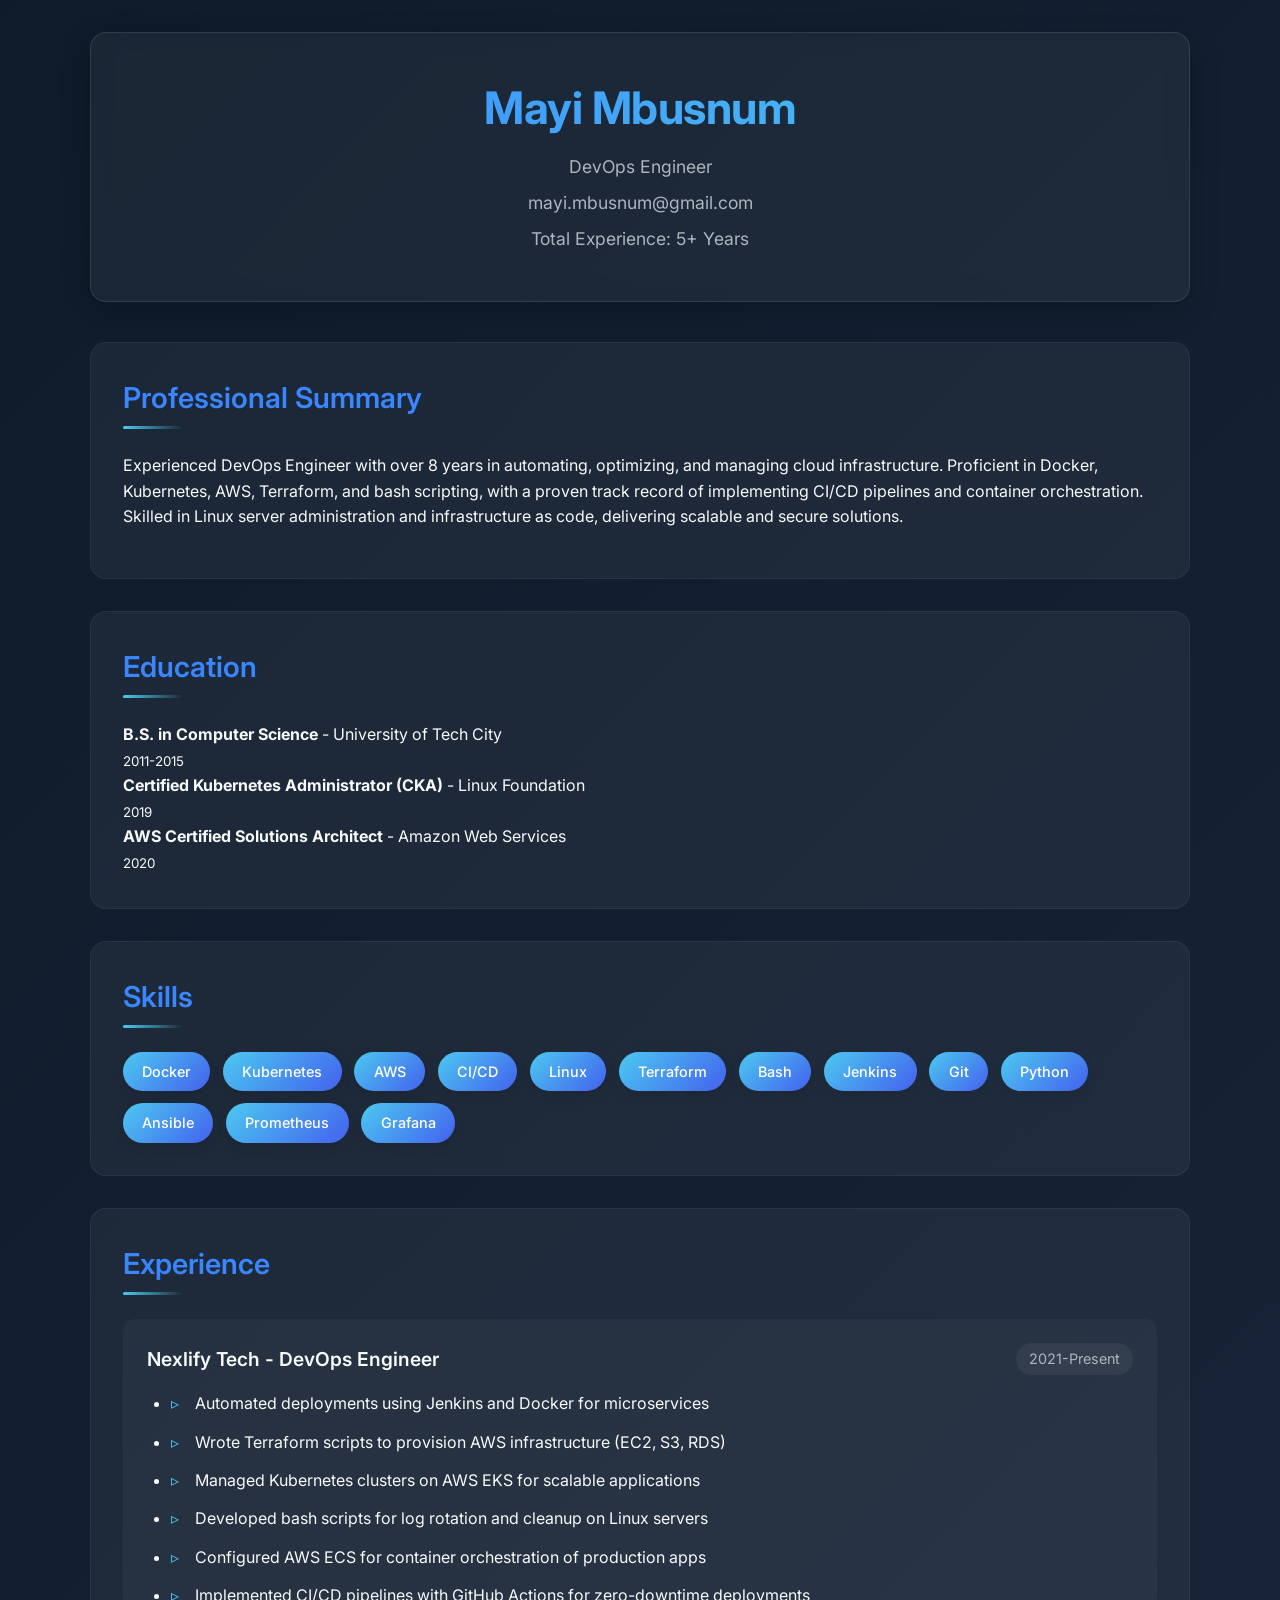
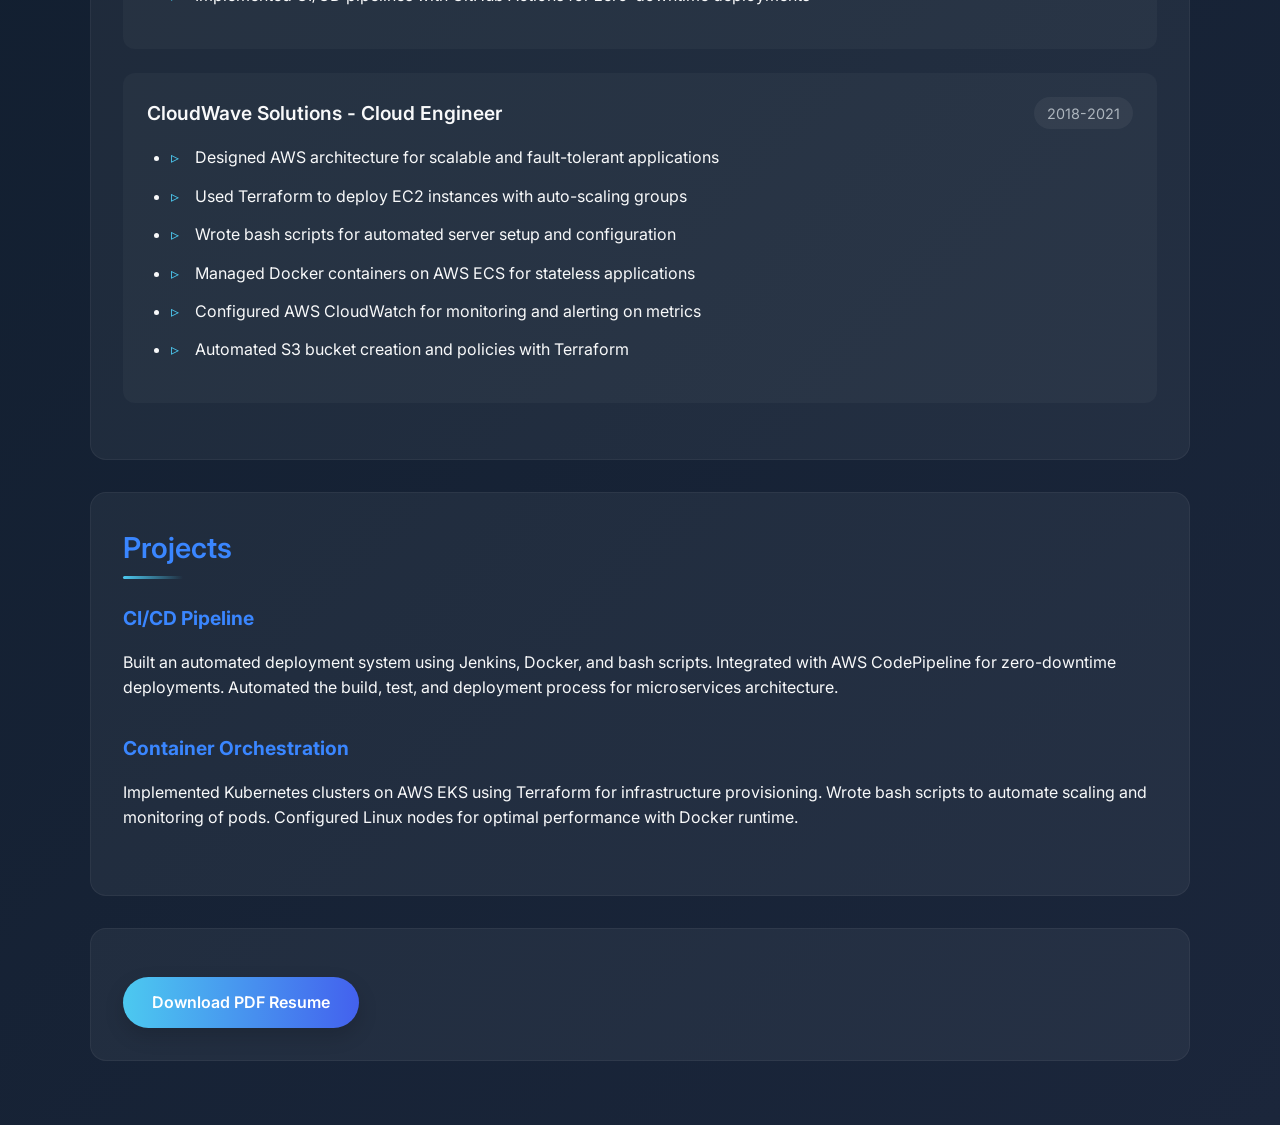
==== templates/index.html @ 29f0e784 "change experience" ====
<!DOCTYPE html>
<html lang="en">
<head>
    <meta charset="UTF-8">
    <meta name="viewport" content="width=device-width, initial-scale=1.0, shrink-to-fit=no, viewport-fit=cover">
    <meta http-equiv="X-UA-Compatible" content="IE=edge">
    <title> Serge Smith - DevOps Portfolio</title>
    
    <!-- PWA Support -->
    <link rel="manifest" href="{{ url_for('static', filename='manifest.json') }}">
    <meta name="apple-mobile-web-app-capable" content="yes">
    <meta name="apple-mobile-web-app-title" content="John Doe Portfolio">
    
    <!-- Font Preloading -->
    <link rel="preload" href="https://fonts.googleapis.com/css2?family=Inter:wght@300;400;500;600;700&display=swap" as="style">
    <link rel="stylesheet" href="https://fonts.googleapis.com/css2?family=Inter:wght@300;400;500;600;700&display=swap">
    
    <style>
        :root {
            --primary: #4cc9f0;
            --secondary: #4361ee;
            --accent: #3a86ff;
            --dark: #0d1b2a;
            --darker: #1b263b;
            --light: #f8f9fa;
            --muted: #adb5bd;
            --card-bg: rgba(255, 255, 255, 0.05);
            --transition: all 0.3s cubic-bezier(0.25, 0.8, 0.25, 1);
        }
        
        body {
            font-family: 'Inter', sans-serif;
            background: linear-gradient(135deg, var(--dark), var(--darker));
            color: var(--light);
            line-height: 1.6;
            margin: 0;
            padding: 0;
            min-height: 100vh;
        }

        .container {
            max-width: 1100px;
            margin: 0 auto;
            padding: 2rem 1.5rem;
        }

        /* Header Styles */
        .header {
            text-align: center;
            padding: 2.5rem;
            background: var(--card-bg);
            border-radius: 16px;
            backdrop-filter: blur(10px);
            margin-bottom: 2.5rem;
            border: 1px solid rgba(255, 255, 255, 0.1);
            box-shadow: 0 10px 30px rgba(0, 0, 0, 0.2);
            transition: var(--transition);
        }

        .header:hover {
            transform: translateY(-5px);
            box-shadow: 0 15px 35px rgba(0, 0, 0, 0.3);
        }

        h1 {
            margin: 0;
            font-size: 2.8rem;
            font-weight: 700;
            background: linear-gradient(90deg, var(--accent), var(--primary));
            -webkit-background-clip: text;
            background-clip: text;
            -webkit-text-fill-color: transparent;
            letter-spacing: -0.5px;
            margin-bottom: 0.5rem;
        }

        .header p {
            margin: 0.5rem 0;
            font-size: 1.1rem;
            color: var(--muted);
        }

        /* Section Styles */
        .section {
            background: var(--card-bg);
            padding: 2rem;
            border-radius: 16px;
            margin-bottom: 2rem;
            border: 1px solid rgba(255, 255, 255, 0.05);
            transition: var(--transition);
        }

        .section:hover {
            transform: translateY(-3px);
            box-shadow: 0 12px 25px rgba(0, 0, 0, 0.2);
        }

        h2 {
            color: var(--accent);
            font-size: 1.8rem;
            font-weight: 600;
            margin-top: 0;
            margin-bottom: 1.5rem;
            position: relative;
            padding-bottom: 0.5rem;
        }

        h2::after {
            content: '';
            position: absolute;
            bottom: 0;
            left: 0;
            width: 60px;
            height: 3px;
            background: linear-gradient(90deg, var(--primary), transparent);
            border-radius: 3px;
        }

        /* Experience Section */
        .experience-item {
            background: rgba(255, 255, 255, 0.03);
            padding: 1.5rem;
            border-radius: 12px;
            margin-bottom: 1.5rem;
            transition: var(--transition);
        }

        .experience-item:hover {
            background: rgba(255, 255, 255, 0.07);
            transform: translateY(-3px);
        }

        .experience-header {
            display: flex;
            flex-wrap: wrap;
            justify-content: space-between;
            align-items: center;
            margin-bottom: 1rem;
        }

        .experience-title {
            font-weight: 600;
            font-size: 1.2rem;
            color: var(--light);
            margin-right: 1rem;
        }

        .experience-date {
            color: var(--muted);
            font-size: 0.9rem;
            background: rgba(255, 255, 255, 0.05);
            padding: 0.3rem 0.8rem;
            border-radius: 20px;
        }

        ul {
            padding-left: 1.5rem;
            margin: 1rem 0;
        }

        li {
            margin-bottom: 0.8rem;
            position: relative;
            padding-left: 1.5rem;
        }

        li::before {
            content: '▹';
            position: absolute;
            left: 0;
            color: var(--primary);
        }

        /* Skills Section */
        .skills-list {
            display: flex;
            flex-wrap: wrap;
            gap: 0.8rem;
            margin-top: 1.5rem;
        }

        .skill {
            background: linear-gradient(135deg, var(--primary), var(--secondary));
            color: white;
            padding: 0.5rem 1.2rem;
            border-radius: 50px;
            font-size: 0.9rem;
            font-weight: 500;
            transition: var(--transition);
            box-shadow: 0 4px 12px rgba(0, 0, 0, 0.1);
        }

        .skill:hover {
            transform: translateY(-3px);
            box-shadow: 0 8px 20px rgba(0, 0, 0, 0.2);
        }

        /* Projects Section */
        .project-item {
            margin-bottom: 2rem;
        }

        .project-item strong {
            display: block;
            font-size: 1.2rem;
            margin-bottom: 0.5rem;
            color: var(--accent);
        }

        /* Download Button */
        .download-btn {
            display: inline-flex;
            align-items: center;
            justify-content: center;
            padding: 0.8rem 1.8rem;
            background: linear-gradient(90deg, var(--primary), var(--secondary));
            color: white;
            text-decoration: none;
            border-radius: 50px;
            font-weight: 600;
            transition: var(--transition);
            box-shadow: 0 8px 20px rgba(0, 0, 0, 0.15);
            border: none;
            cursor: pointer;
            margin-top: 1rem;
        }

        .download-btn:hover {
            transform: translateY(-3px);
            box-shadow: 0 12px 25px rgba(0, 0, 0, 0.2);
            background: linear-gradient(90deg, var(--secondary), var(--accent));
        }

        /* Animations */
        @keyframes fadeIn {
            from { opacity: 0; transform: translateY(20px); }
            to { opacity: 1; transform: translateY(0); }
        }

        .container {
            animation: fadeIn 0.8s ease-out;
        }

        /* Responsive Adjustments */
        @media (max-width: 768px) {
            .container {
                padding: 1.5rem 1rem;
            }
            
            .header {
                padding: 1.5rem;
            }
            
            h1 {
                font-size: 2.2rem;
            }
            
            .section {
                padding: 1.5rem;
            }
            
            .experience-header {
                flex-direction: column;
                align-items: flex-start;
                gap: 0.5rem;
            }
        }
    </style>
</head>

<body>
    <div class="container">
        <header class="header">
            <h1>Mayi Mbusnum</h1>
            <p>DevOps Engineer</p>
            <p>mayi.mbusnum@gmail.com</p>
            <p>Total Experience: 5+ Years</p>
        </header>

        <section class="section summary">
            <h2>Professional Summary</h2>
            <p>Experienced DevOps Engineer with over 8 years in automating, optimizing, and managing cloud infrastructure. Proficient in Docker, Kubernetes, AWS, Terraform, and bash scripting, with a proven track record of implementing CI/CD pipelines and container orchestration. Skilled in Linux server administration and infrastructure as code, delivering scalable and secure solutions.</p>
        </section>

        <section class="section">
            <h2>Education</h2>
            <div class="education-item">
                <strong>B.S. in Computer Science</strong> - University of Tech City<br>
                <small>2011-2015</small>
            </div>
            <div class="education-item">
                <strong>Certified Kubernetes Administrator (CKA)</strong> - Linux Foundation<br>
                <small>2019</small>
            </div>
            <div class="education-item">
                <strong>AWS Certified Solutions Architect</strong> - Amazon Web Services<br>
                <small>2020</small>
            </div>
        </section>

        <section class="section">
            <h2>Skills</h2>
            <div class="skills-list">
                <span class="skill">Docker</span>
                <span class="skill">Kubernetes</span>
                <span class="skill">AWS</span>
                <span class="skill">CI/CD</span>
                <span class="skill">Linux</span>
                <span class="skill">Terraform</span>
                <span class="skill">Bash</span>
                <span class="skill">Jenkins</span>
                <span class="skill">Git</span>
                <span class="skill">Python</span>
                <span class="skill">Ansible</span>
                <span class="skill">Prometheus</span>
                <span class="skill">Grafana</span>
            </div>
        </section>

        <section class="section">
            <h2>Experience</h2>
            <article class="experience-item">
                <div class="experience-header">
                    <div class="experience-title">Nexlify Tech - DevOps Engineer</div>
                    <div class="experience-date">2021-Present</div>
                </div>
                <ul>
                    <li>Automated deployments using Jenkins and Docker for microservices</li>
                    <li>Wrote Terraform scripts to provision AWS infrastructure (EC2, S3, RDS)</li>
                    <li>Managed Kubernetes clusters on AWS EKS for scalable applications</li>
                    <li>Developed bash scripts for log rotation and cleanup on Linux servers</li>
                    <li>Configured AWS ECS for container orchestration of production apps</li>
                    <li>Implemented CI/CD pipelines with GitHub Actions for zero-downtime deployments</li>
                </ul>
            </article>
            
            <article class="experience-item">
                <div class="experience-header">
                    <div class="experience-title">CloudWave Solutions - Cloud Engineer</div>
                    <div class="experience-date">2018-2021</div>
                </div>
                <ul>
                    <li>Designed AWS architecture for scalable and fault-tolerant applications</li>
                    <li>Used Terraform to deploy EC2 instances with auto-scaling groups</li>
                    <li>Wrote bash scripts for automated server setup and configuration</li>
                    <li>Managed Docker containers on AWS ECS for stateless applications</li>
                    <li>Configured AWS CloudWatch for monitoring and alerting on metrics</li>
                    <li>Automated S3 bucket creation and policies with Terraform</li>
                </ul>
            </article>
        </section>

        <section class="section">
            <h2>Projects</h2>
            <article class="project-item">
                <strong>CI/CD Pipeline</strong>
                <p>Built an automated deployment system using Jenkins, Docker, and bash scripts. Integrated with AWS CodePipeline for zero-downtime deployments. Automated the build, test, and deployment process for microservices architecture.</p>
            </article>
            <article class="project-item">
                <strong>Container Orchestration</strong>
                <p>Implemented Kubernetes clusters on AWS EKS using Terraform for infrastructure provisioning. Wrote bash scripts to automate scaling and monitoring of pods. Configured Linux nodes for optimal performance with Docker runtime.</p>
            </article>
        </section>

        <footer class="section">
            <a href="/download-pdf" class="download-btn">Download PDF Resume</a>
        </footer>
    </div>
</body>
</html>
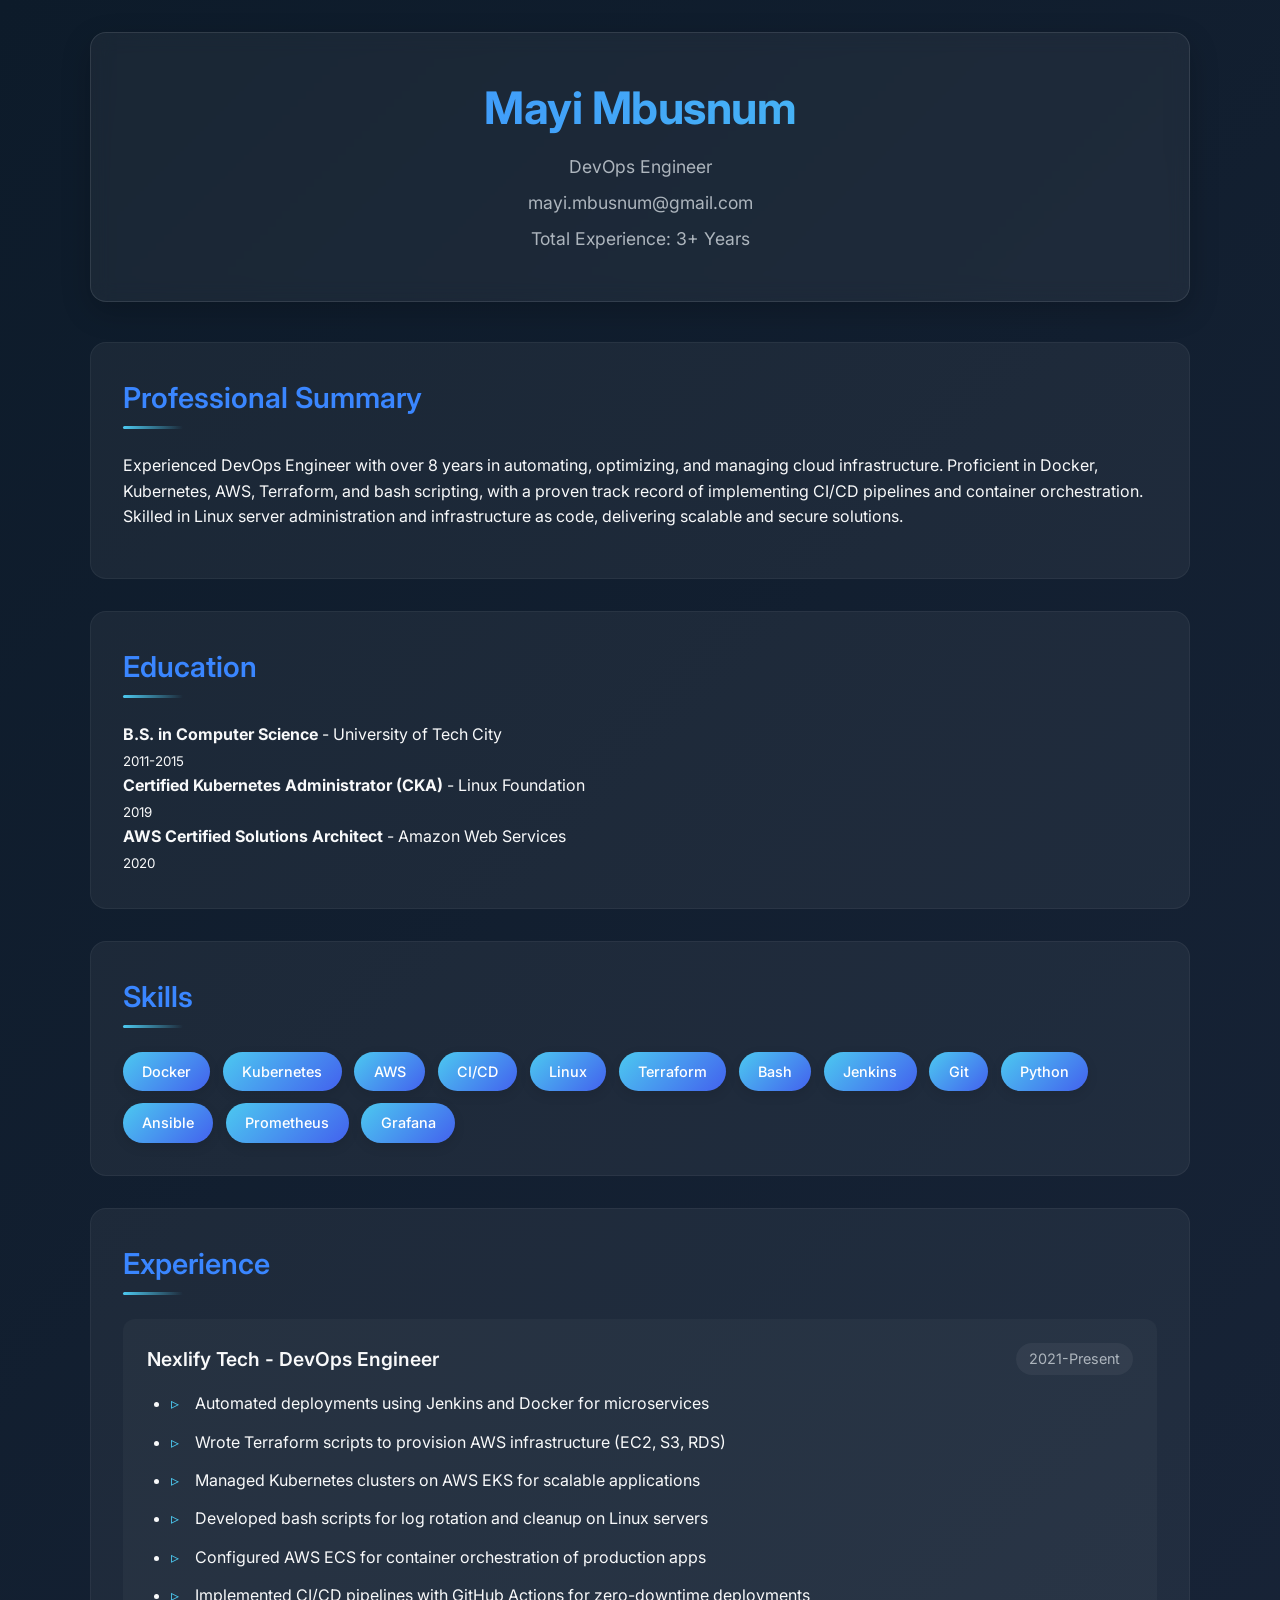
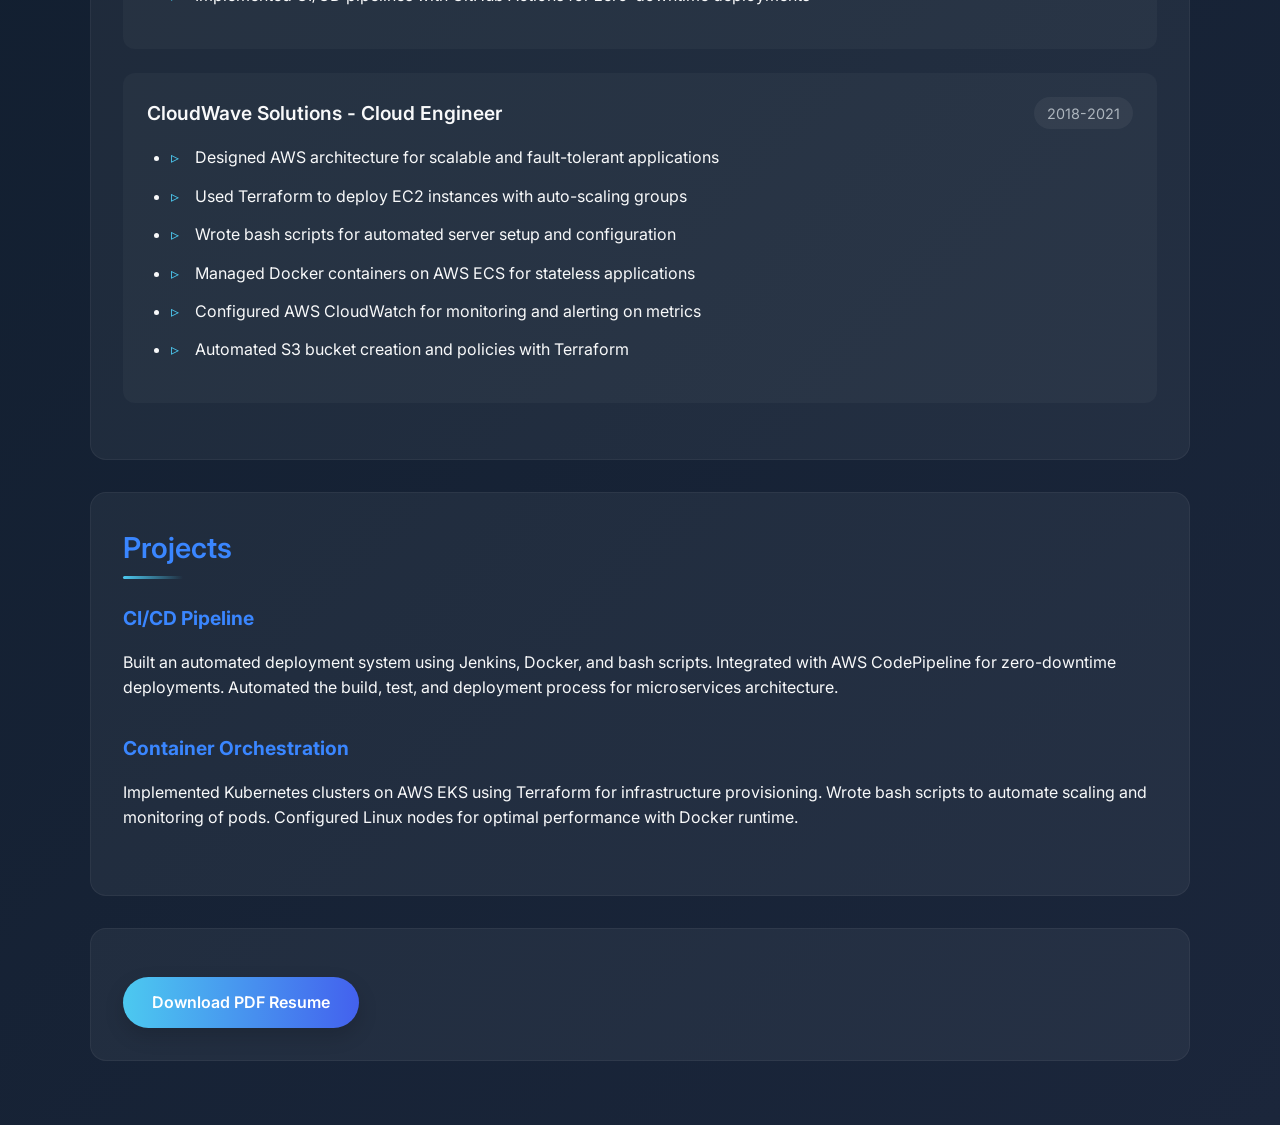
==== commit 4dff9d9c: "change experience too" ====
--- a/templates/index.html
+++ b/templates/index.html
@@ -274,7 +274,7 @@
             <h1>Mayi Mbusnum</h1>
             <p>DevOps Engineer</p>
             <p>mayi.mbusnum@gmail.com</p>
-            <p>Total Experience: 5+ Years</p>
+            <p>Total Experience: 3+ Years</p>
         </header>
 
         <section class="section summary">
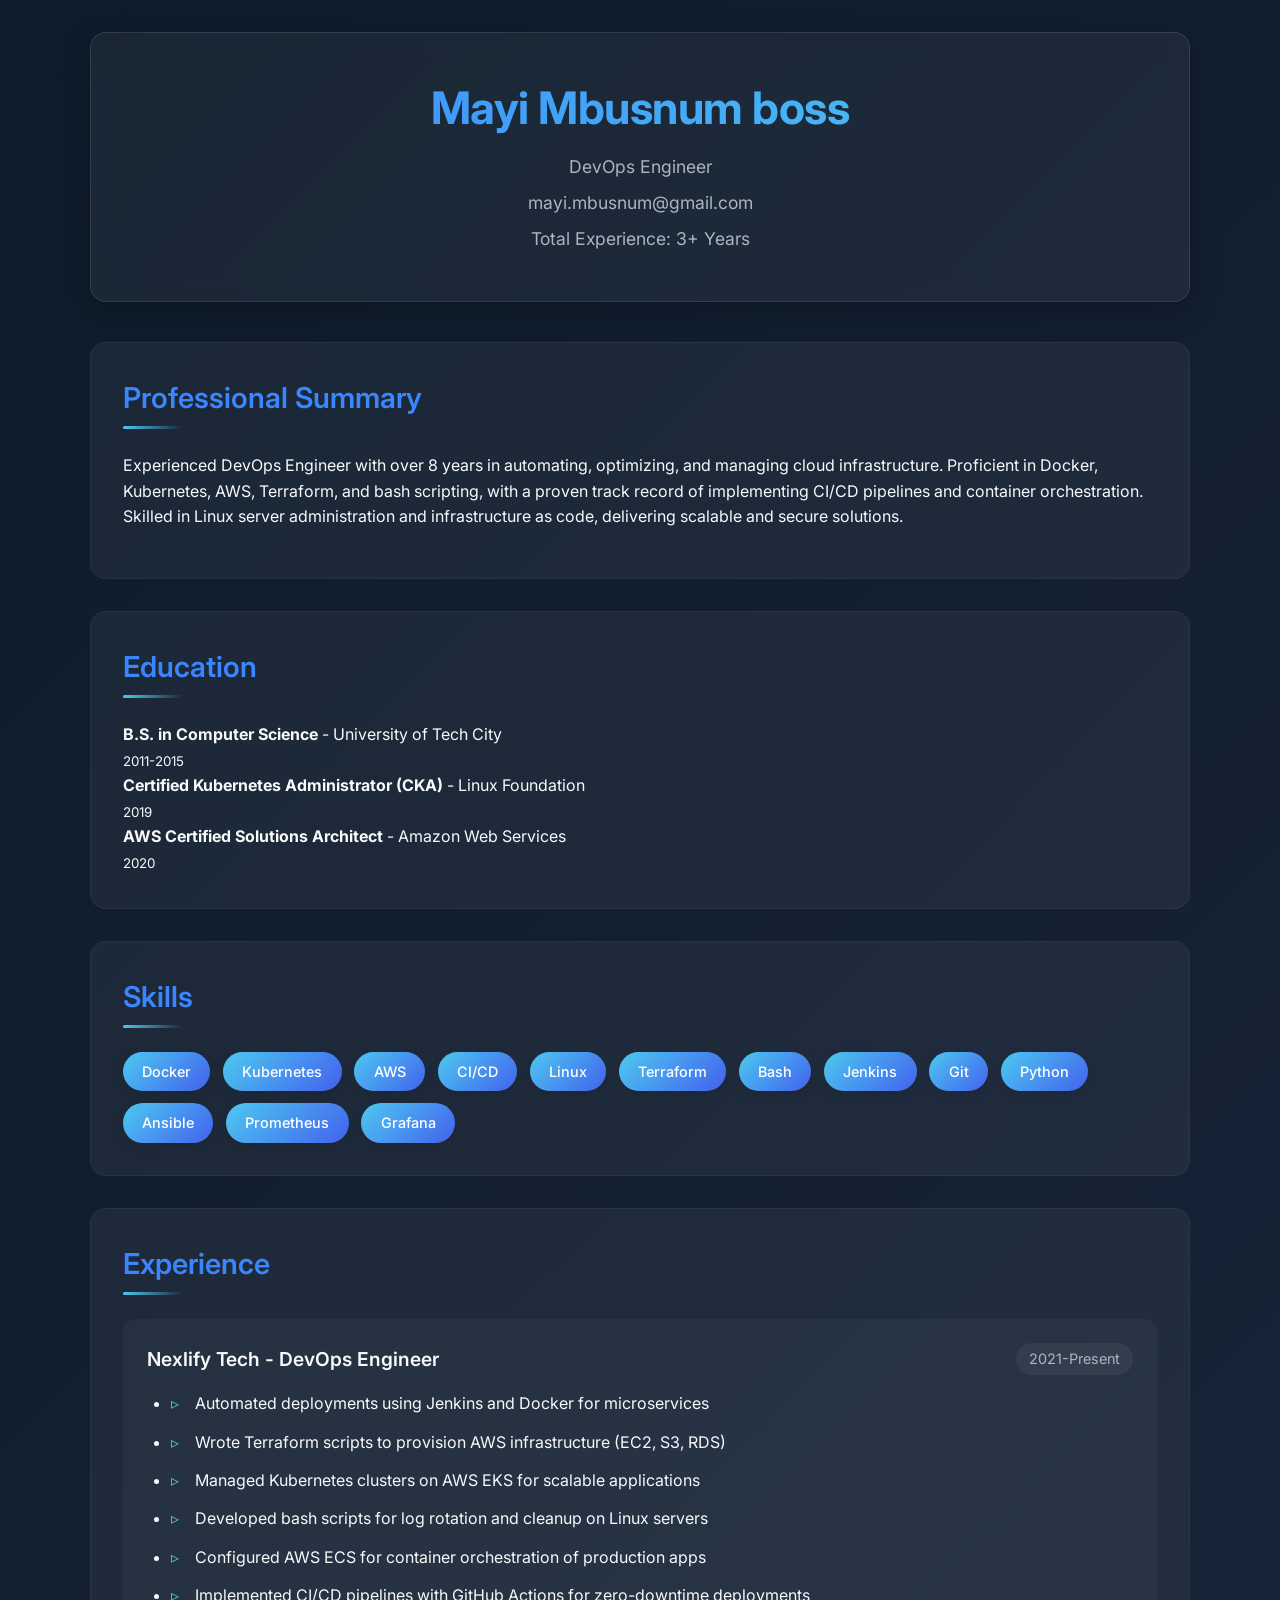
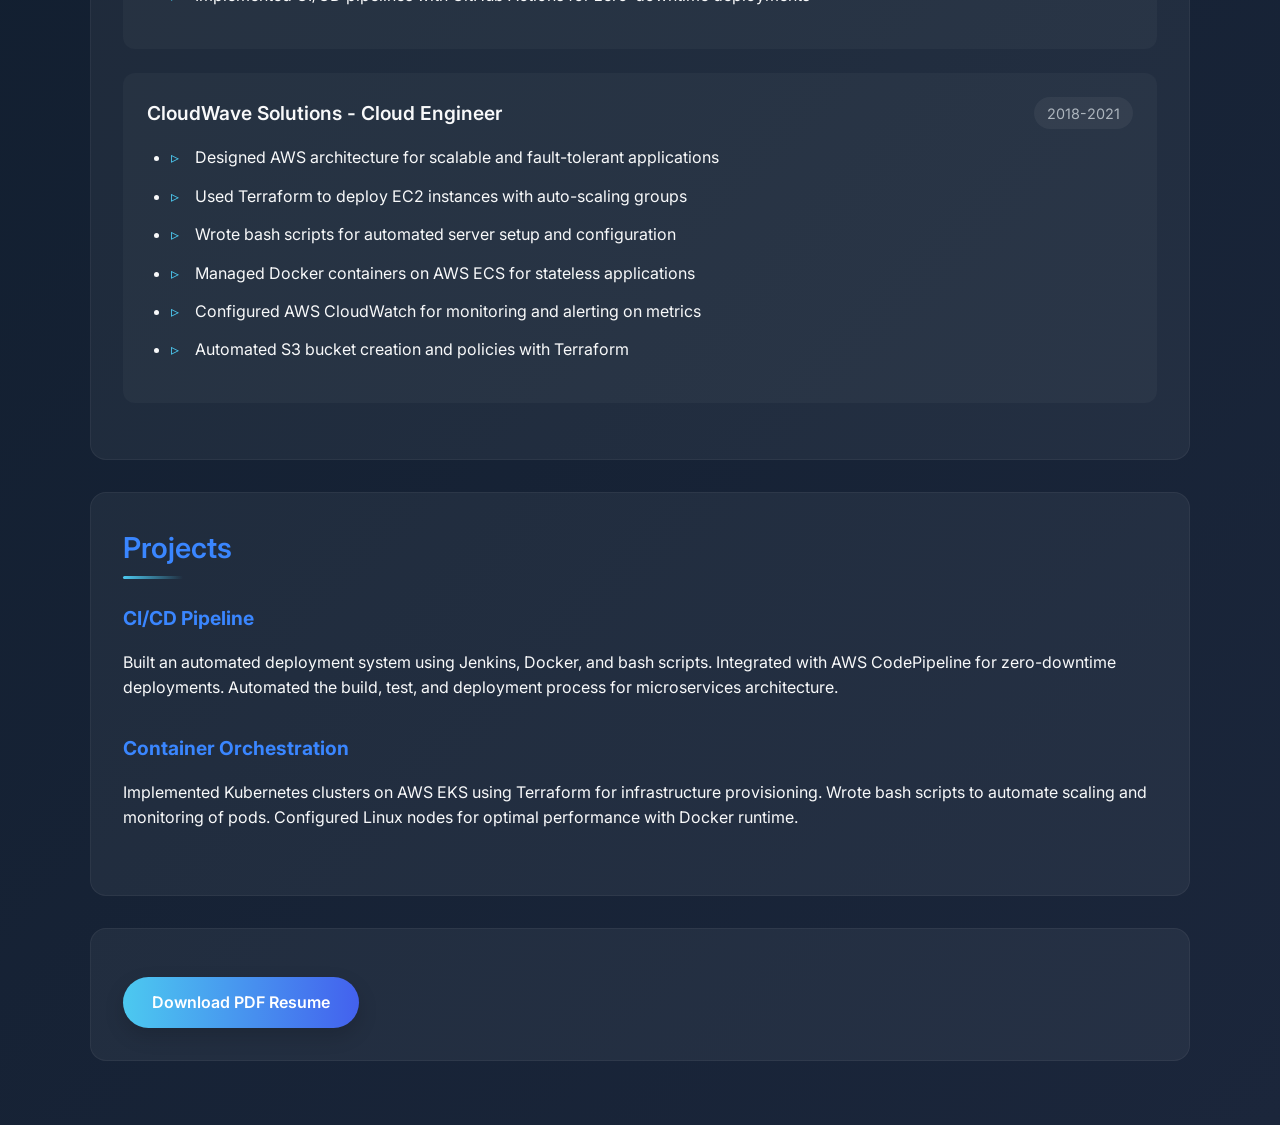
==== commit 2abc089c: "change change CI" ====
--- a/templates/index.html
+++ b/templates/index.html
@@ -271,7 +271,7 @@
 <body>
     <div class="container">
         <header class="header">
-            <h1>Mayi Mbusnum</h1>
+            <h1>Mayi Mbusnum boss</h1>
             <p>DevOps Engineer</p>
             <p>mayi.mbusnum@gmail.com</p>
             <p>Total Experience: 3+ Years</p>
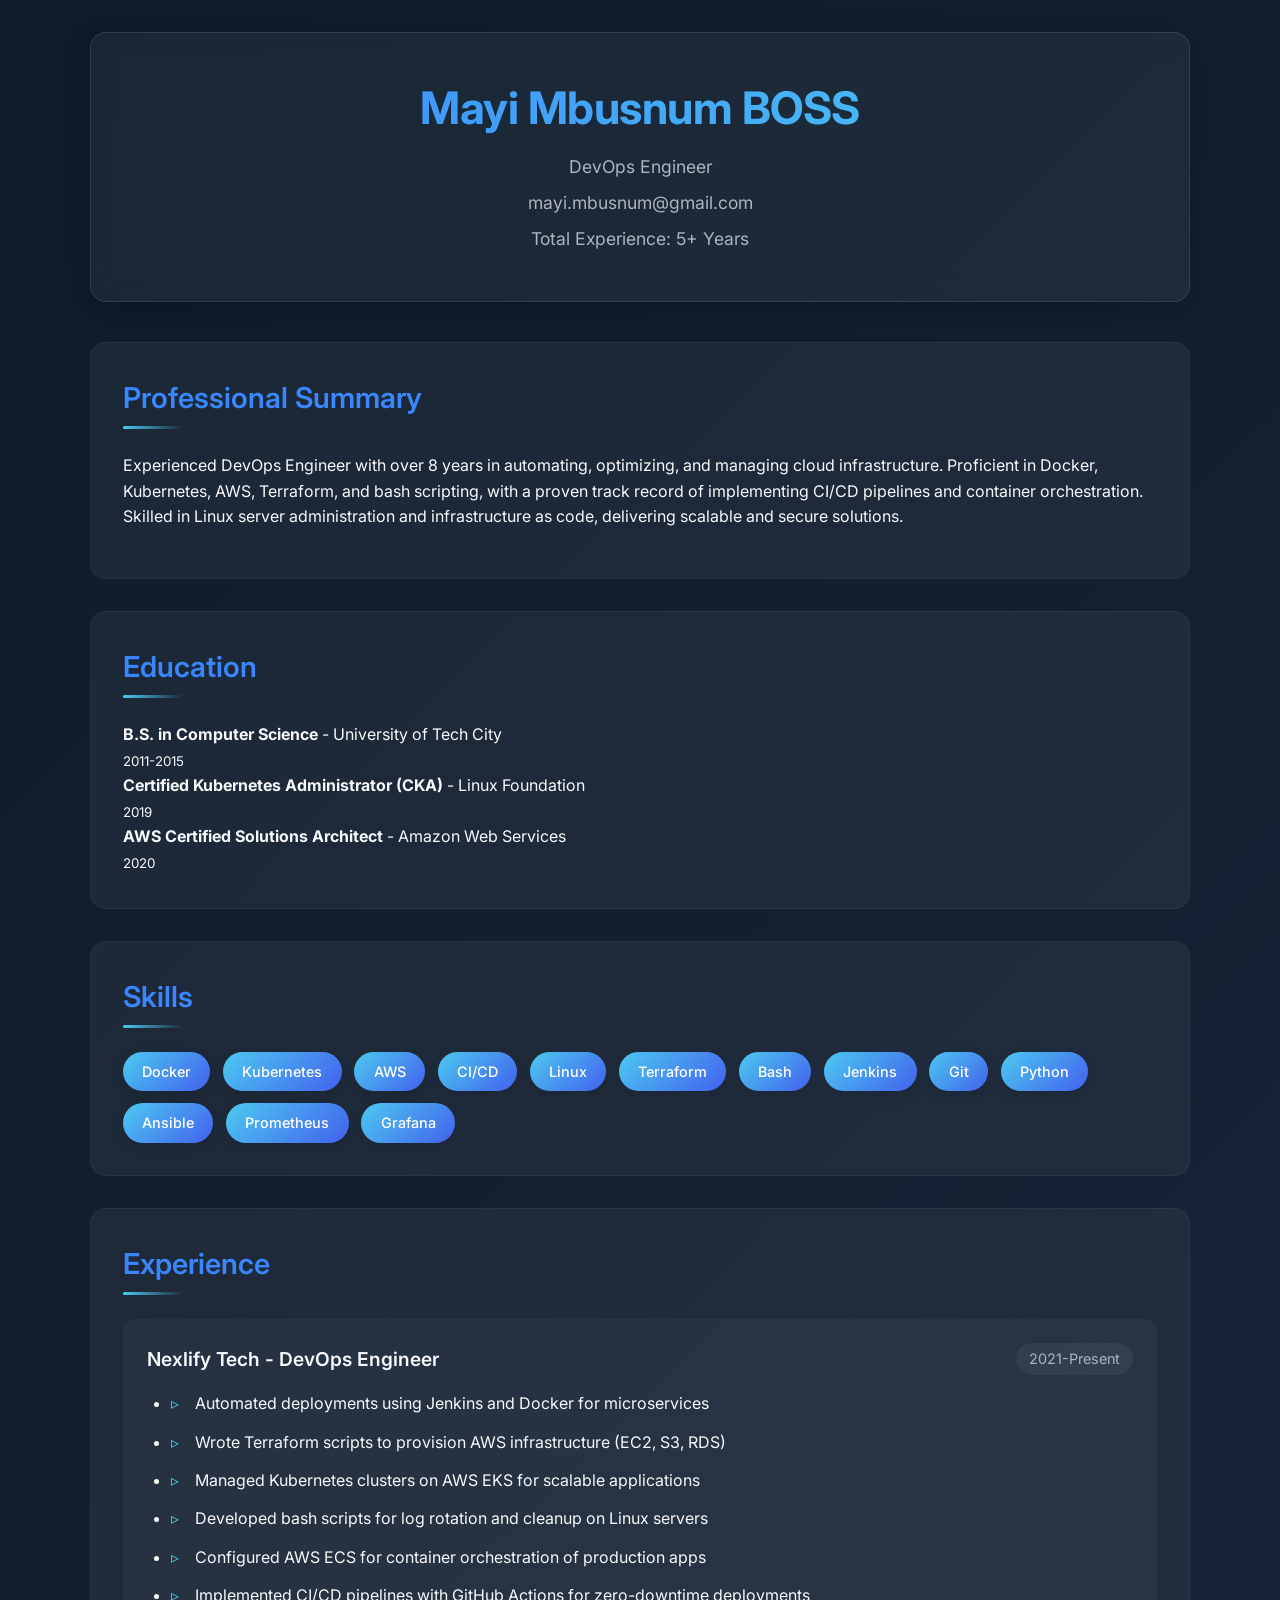
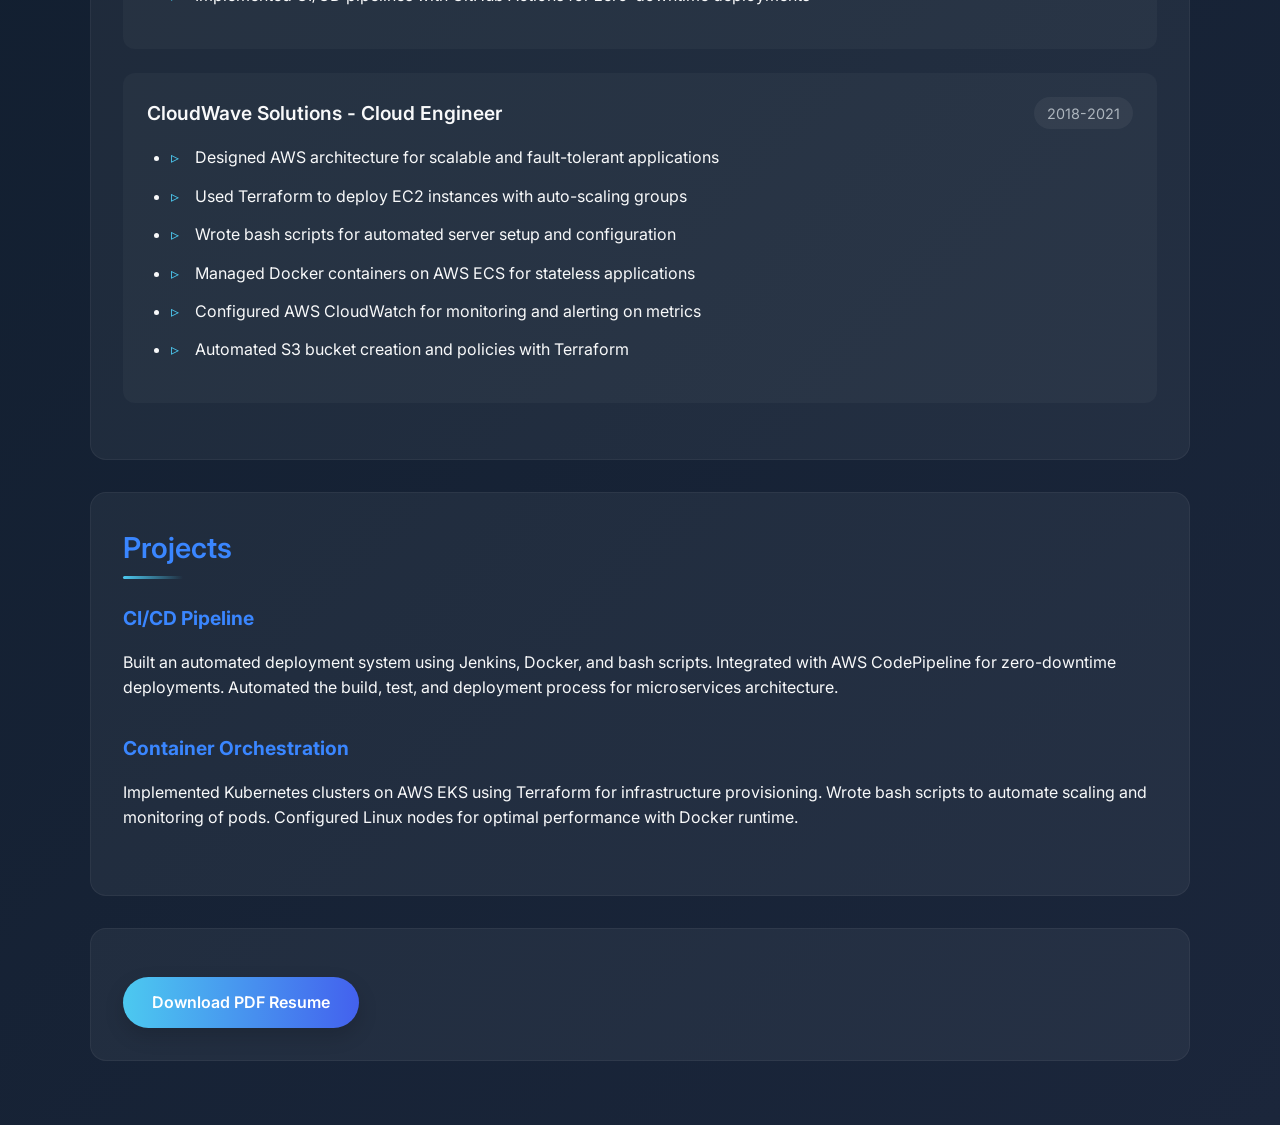
==== commit 12454350: "change change CI/cd" ====
--- a/templates/index.html
+++ b/templates/index.html
@@ -271,10 +271,10 @@
 <body>
     <div class="container">
         <header class="header">
-            <h1>Mayi Mbusnum boss</h1>
+            <h1>Mayi Mbusnum BOSS </h1>
             <p>DevOps Engineer</p>
             <p>mayi.mbusnum@gmail.com</p>
-            <p>Total Experience: 3+ Years</p>
+            <p>Total Experience: 5+ Years</p>
         </header>
 
         <section class="section summary">
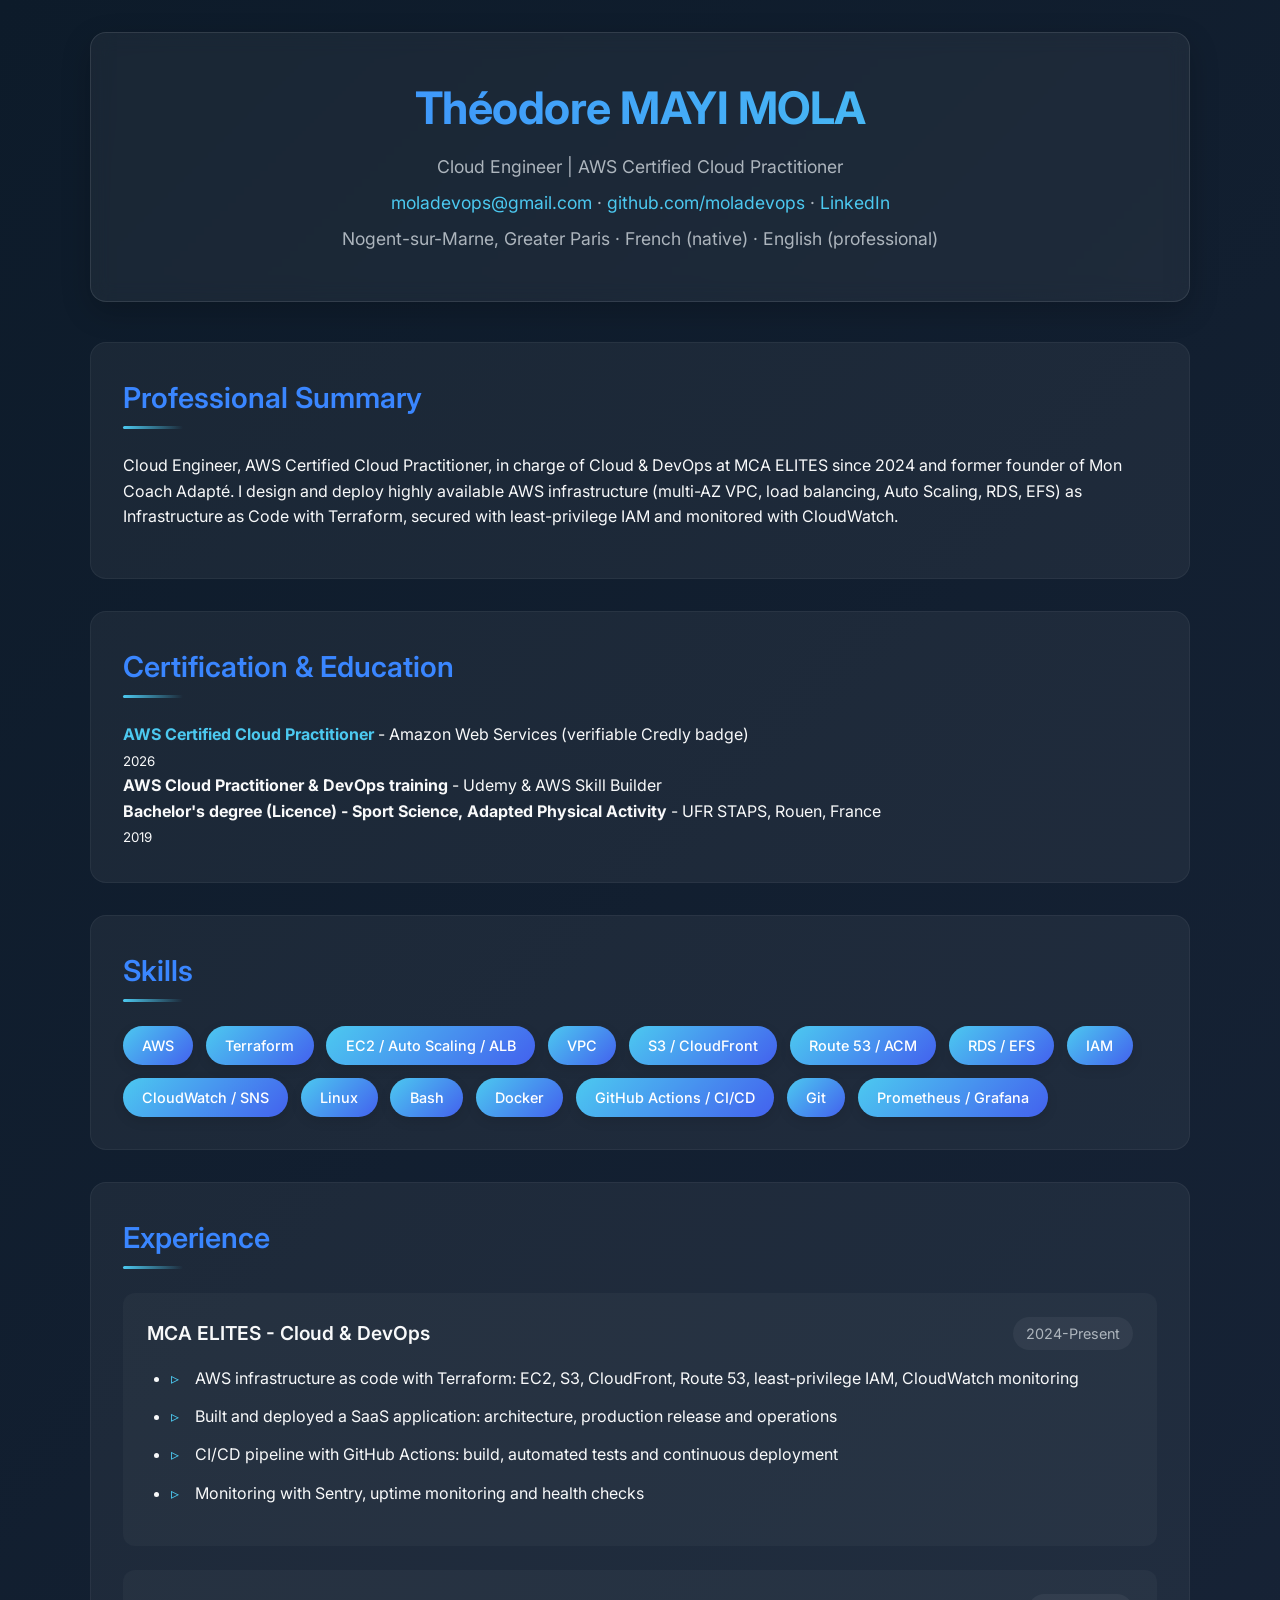
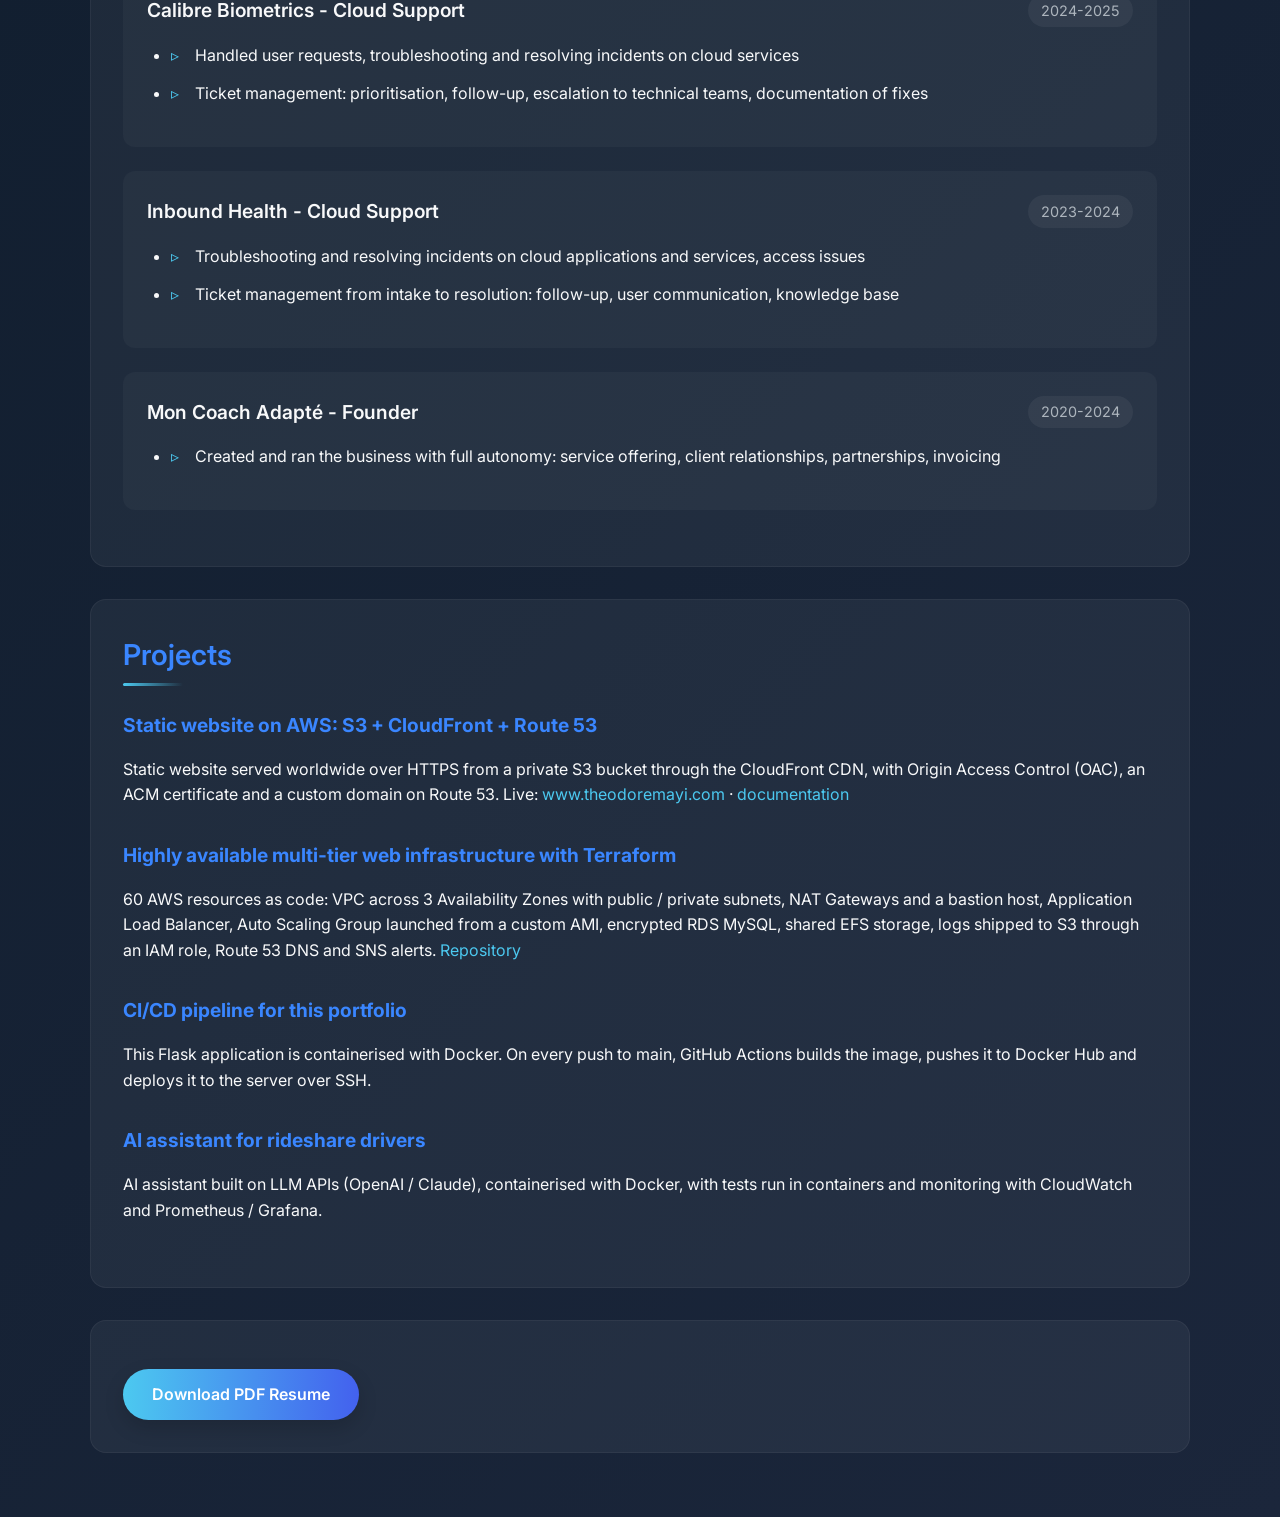
==== commit bcc613d3: "Replace template content with real profile and add S3 + CloudFront project - Portfolio page: real na" ====
--- a/templates/index.html
+++ b/templates/index.html
@@ -4,18 +4,20 @@
     <meta charset="UTF-8">
     <meta name="viewport" content="width=device-width, initial-scale=1.0, shrink-to-fit=no, viewport-fit=cover">
     <meta http-equiv="X-UA-Compatible" content="IE=edge">
-    <title> Serge Smith - DevOps Portfolio</title>
+    <title>Théodore MAYI MOLA - Cloud Engineer Portfolio</title>
     
     <!-- PWA Support -->
     <link rel="manifest" href="{{ url_for('static', filename='manifest.json') }}">
     <meta name="apple-mobile-web-app-capable" content="yes">
-    <meta name="apple-mobile-web-app-title" content="John Doe Portfolio">
+    <meta name="apple-mobile-web-app-title" content="Théodore MAYI MOLA Portfolio">
     
     <!-- Font Preloading -->
     <link rel="preload" href="https://fonts.googleapis.com/css2?family=Inter:wght@300;400;500;600;700&display=swap" as="style">
     <link rel="stylesheet" href="https://fonts.googleapis.com/css2?family=Inter:wght@300;400;500;600;700&display=swap">
     
     <style>
+        a { color: var(--primary); text-decoration: none; }
+        a:hover { text-decoration: underline; }
         :root {
             --primary: #4cc9f0;
             --secondary: #4361ee;
@@ -271,49 +273,50 @@
 <body>
     <div class="container">
         <header class="header">
-            <h1>Mayi Mbusnum BOSS </h1>
-            <p>DevOps Engineer</p>
-            <p>mayi.mbusnum@gmail.com</p>
-            <p>Total Experience: 5+ Years</p>
+            <h1>Théodore MAYI MOLA</h1>
+            <p>Cloud Engineer | AWS Certified Cloud Practitioner</p>
+            <p><a href="mailto:moladevops@gmail.com">moladevops@gmail.com</a> · <a href="https://github.com/moladevops">github.com/moladevops</a> · <a href="https://www.linkedin.com/in/mola-mayi-a34438158/">LinkedIn</a></p>
+            <p>Nogent-sur-Marne, Greater Paris · French (native) · English (professional)</p>
         </header>
 
         <section class="section summary">
             <h2>Professional Summary</h2>
-            <p>Experienced DevOps Engineer with over 8 years in automating, optimizing, and managing cloud infrastructure. Proficient in Docker, Kubernetes, AWS, Terraform, and bash scripting, with a proven track record of implementing CI/CD pipelines and container orchestration. Skilled in Linux server administration and infrastructure as code, delivering scalable and secure solutions.</p>
+            <p>Cloud Engineer, AWS Certified Cloud Practitioner, in charge of Cloud &amp; DevOps at MCA ELITES since 2024 and former founder of Mon Coach Adapté. I design and deploy highly available AWS infrastructure (multi-AZ VPC, load balancing, Auto Scaling, RDS, EFS) as Infrastructure as Code with Terraform, secured with least-privilege IAM and monitored with CloudWatch.</p>
         </section>
 
         <section class="section">
-            <h2>Education</h2>
+            <h2>Certification &amp; Education</h2>
             <div class="education-item">
-                <strong>B.S. in Computer Science</strong> - University of Tech City<br>
-                <small>2011-2015</small>
+                <strong><a href="https://www.credly.com/badges/a0e12d06-cac2-4965-a12f-971044d0e08e/public_url">AWS Certified Cloud Practitioner</a></strong> - Amazon Web Services (verifiable Credly badge)<br>
+                <small>2026</small>
             </div>
             <div class="education-item">
-                <strong>Certified Kubernetes Administrator (CKA)</strong> - Linux Foundation<br>
-                <small>2019</small>
+                <strong>AWS Cloud Practitioner &amp; DevOps training</strong> - Udemy &amp; AWS Skill Builder
             </div>
             <div class="education-item">
-                <strong>AWS Certified Solutions Architect</strong> - Amazon Web Services<br>
-                <small>2020</small>
+                <strong>Bachelor's degree (Licence) - Sport Science, Adapted Physical Activity</strong> - UFR STAPS, Rouen, France<br>
+                <small>2019</small>
             </div>
         </section>
 
         <section class="section">
             <h2>Skills</h2>
             <div class="skills-list">
+                <span class="skill">AWS</span>
+                <span class="skill">Terraform</span>
+                <span class="skill">EC2 / Auto Scaling / ALB</span>
+                <span class="skill">VPC</span>
+                <span class="skill">S3 / CloudFront</span>
+                <span class="skill">Route 53 / ACM</span>
+                <span class="skill">RDS / EFS</span>
+                <span class="skill">IAM</span>
+                <span class="skill">CloudWatch / SNS</span>
+                <span class="skill">Linux</span>
+                <span class="skill">Bash</span>
                 <span class="skill">Docker</span>
-                <span class="skill">Kubernetes</span>
-                <span class="skill">AWS</span>
-                <span class="skill">CI/CD</span>
-                <span class="skill">Linux</span>
-                <span class="skill">Terraform</span>
-                <span class="skill">Bash</span>
-                <span class="skill">Jenkins</span>
+                <span class="skill">GitHub Actions / CI/CD</span>
                 <span class="skill">Git</span>
-                <span class="skill">Python</span>
-                <span class="skill">Ansible</span>
-                <span class="skill">Prometheus</span>
-                <span class="skill">Grafana</span>
+                <span class="skill">Prometheus / Grafana</span>
             </div>
         </section>
 
@@ -321,31 +324,46 @@
             <h2>Experience</h2>
             <article class="experience-item">
                 <div class="experience-header">
-                    <div class="experience-title">Nexlify Tech - DevOps Engineer</div>
-                    <div class="experience-date">2021-Present</div>
+                    <div class="experience-title">MCA ELITES - Cloud &amp; DevOps</div>
+                    <div class="experience-date">2024-Present</div>
                 </div>
                 <ul>
-                    <li>Automated deployments using Jenkins and Docker for microservices</li>
-                    <li>Wrote Terraform scripts to provision AWS infrastructure (EC2, S3, RDS)</li>
-                    <li>Managed Kubernetes clusters on AWS EKS for scalable applications</li>
-                    <li>Developed bash scripts for log rotation and cleanup on Linux servers</li>
-                    <li>Configured AWS ECS for container orchestration of production apps</li>
-                    <li>Implemented CI/CD pipelines with GitHub Actions for zero-downtime deployments</li>
+                    <li>AWS infrastructure as code with Terraform: EC2, S3, CloudFront, Route 53, least-privilege IAM, CloudWatch monitoring</li>
+                    <li>Built and deployed a SaaS application: architecture, production release and operations</li>
+                    <li>CI/CD pipeline with GitHub Actions: build, automated tests and continuous deployment</li>
+                    <li>Monitoring with Sentry, uptime monitoring and health checks</li>
                 </ul>
             </article>
-            
+
             <article class="experience-item">
                 <div class="experience-header">
-                    <div class="experience-title">CloudWave Solutions - Cloud Engineer</div>
-                    <div class="experience-date">2018-2021</div>
+                    <div class="experience-title">Calibre Biometrics - Cloud Support</div>
+                    <div class="experience-date">2024-2025</div>
                 </div>
                 <ul>
-                    <li>Designed AWS architecture for scalable and fault-tolerant applications</li>
-                    <li>Used Terraform to deploy EC2 instances with auto-scaling groups</li>
-                    <li>Wrote bash scripts for automated server setup and configuration</li>
-                    <li>Managed Docker containers on AWS ECS for stateless applications</li>
-                    <li>Configured AWS CloudWatch for monitoring and alerting on metrics</li>
-                    <li>Automated S3 bucket creation and policies with Terraform</li>
+                    <li>Handled user requests, troubleshooting and resolving incidents on cloud services</li>
+                    <li>Ticket management: prioritisation, follow-up, escalation to technical teams, documentation of fixes</li>
+                </ul>
+            </article>
+
+            <article class="experience-item">
+                <div class="experience-header">
+                    <div class="experience-title">Inbound Health - Cloud Support</div>
+                    <div class="experience-date">2023-2024</div>
+                </div>
+                <ul>
+                    <li>Troubleshooting and resolving incidents on cloud applications and services, access issues</li>
+                    <li>Ticket management from intake to resolution: follow-up, user communication, knowledge base</li>
+                </ul>
+            </article>
+
+            <article class="experience-item">
+                <div class="experience-header">
+                    <div class="experience-title">Mon Coach Adapté - Founder</div>
+                    <div class="experience-date">2020-2024</div>
+                </div>
+                <ul>
+                    <li>Created and ran the business with full autonomy: service offering, client relationships, partnerships, invoicing</li>
                 </ul>
             </article>
         </section>
@@ -353,12 +371,20 @@
         <section class="section">
             <h2>Projects</h2>
             <article class="project-item">
-                <strong>CI/CD Pipeline</strong>
-                <p>Built an automated deployment system using Jenkins, Docker, and bash scripts. Integrated with AWS CodePipeline for zero-downtime deployments. Automated the build, test, and deployment process for microservices architecture.</p>
+                <strong>Static website on AWS: S3 + CloudFront + Route 53</strong>
+                <p>Static website served worldwide over HTTPS from a private S3 bucket through the CloudFront CDN, with Origin Access Control (OAC), an ACM certificate and a custom domain on Route 53. Live: <a href="https://www.theodoremayi.com">www.theodoremayi.com</a> · <a href="https://github.com/moladevops/my-portfolio/tree/main/projects/aws-s3-cloudfront-static-website">documentation</a></p>
             </article>
             <article class="project-item">
-                <strong>Container Orchestration</strong>
-                <p>Implemented Kubernetes clusters on AWS EKS using Terraform for infrastructure provisioning. Wrote bash scripts to automate scaling and monitoring of pods. Configured Linux nodes for optimal performance with Docker runtime.</p>
+                <strong>Highly available multi-tier web infrastructure with Terraform</strong>
+                <p>60 AWS resources as code: VPC across 3 Availability Zones with public / private subnets, NAT Gateways and a bastion host, Application Load Balancer, Auto Scaling Group launched from a custom AMI, encrypted RDS MySQL, shared EFS storage, logs shipped to S3 through an IAM role, Route 53 DNS and SNS alerts. <a href="https://github.com/moladevops/AWS-PROJECT-Build-application-Infrastructure-on-AWS">Repository</a></p>
+            </article>
+            <article class="project-item">
+                <strong>CI/CD pipeline for this portfolio</strong>
+                <p>This Flask application is containerised with Docker. On every push to main, GitHub Actions builds the image, pushes it to Docker Hub and deploys it to the server over SSH.</p>
+            </article>
+            <article class="project-item">
+                <strong>AI assistant for rideshare drivers</strong>
+                <p>AI assistant built on LLM APIs (OpenAI / Claude), containerised with Docker, with tests run in containers and monitoring with CloudWatch and Prometheus / Grafana.</p>
             </article>
         </section>
 
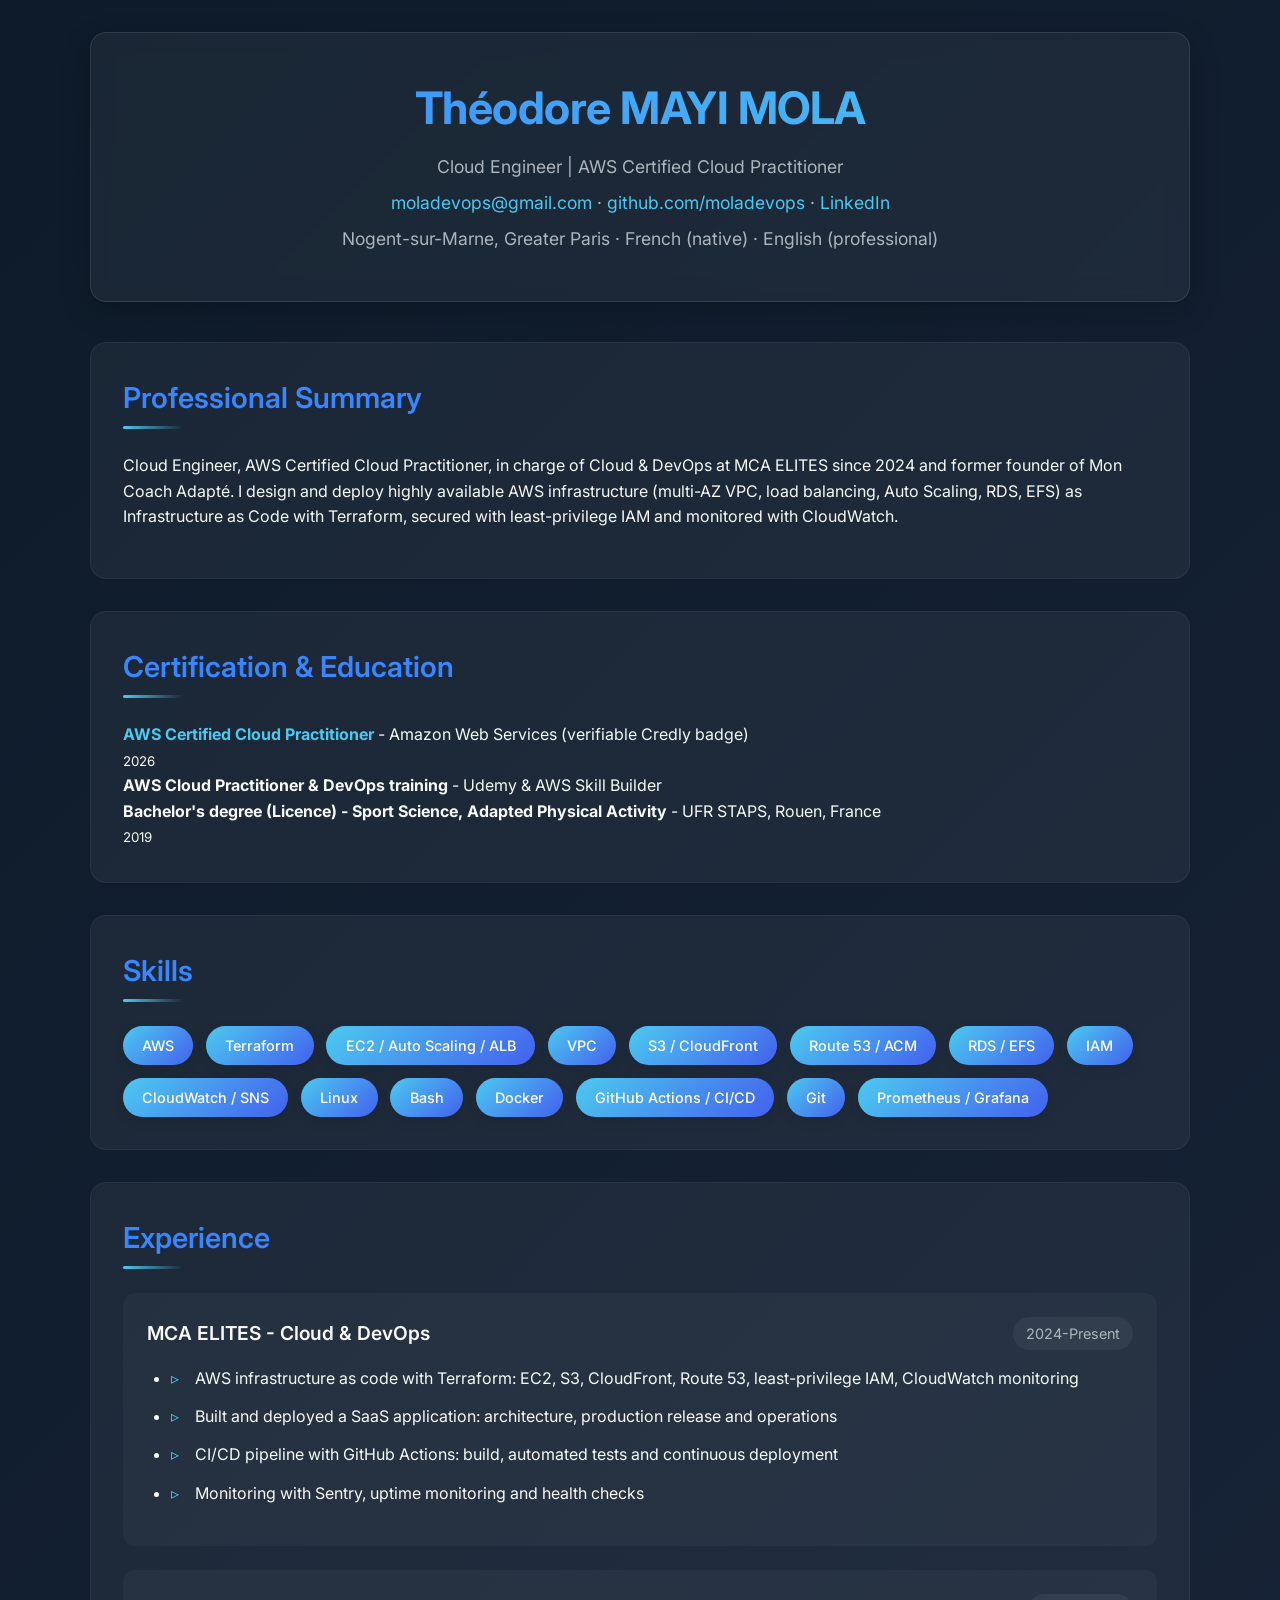
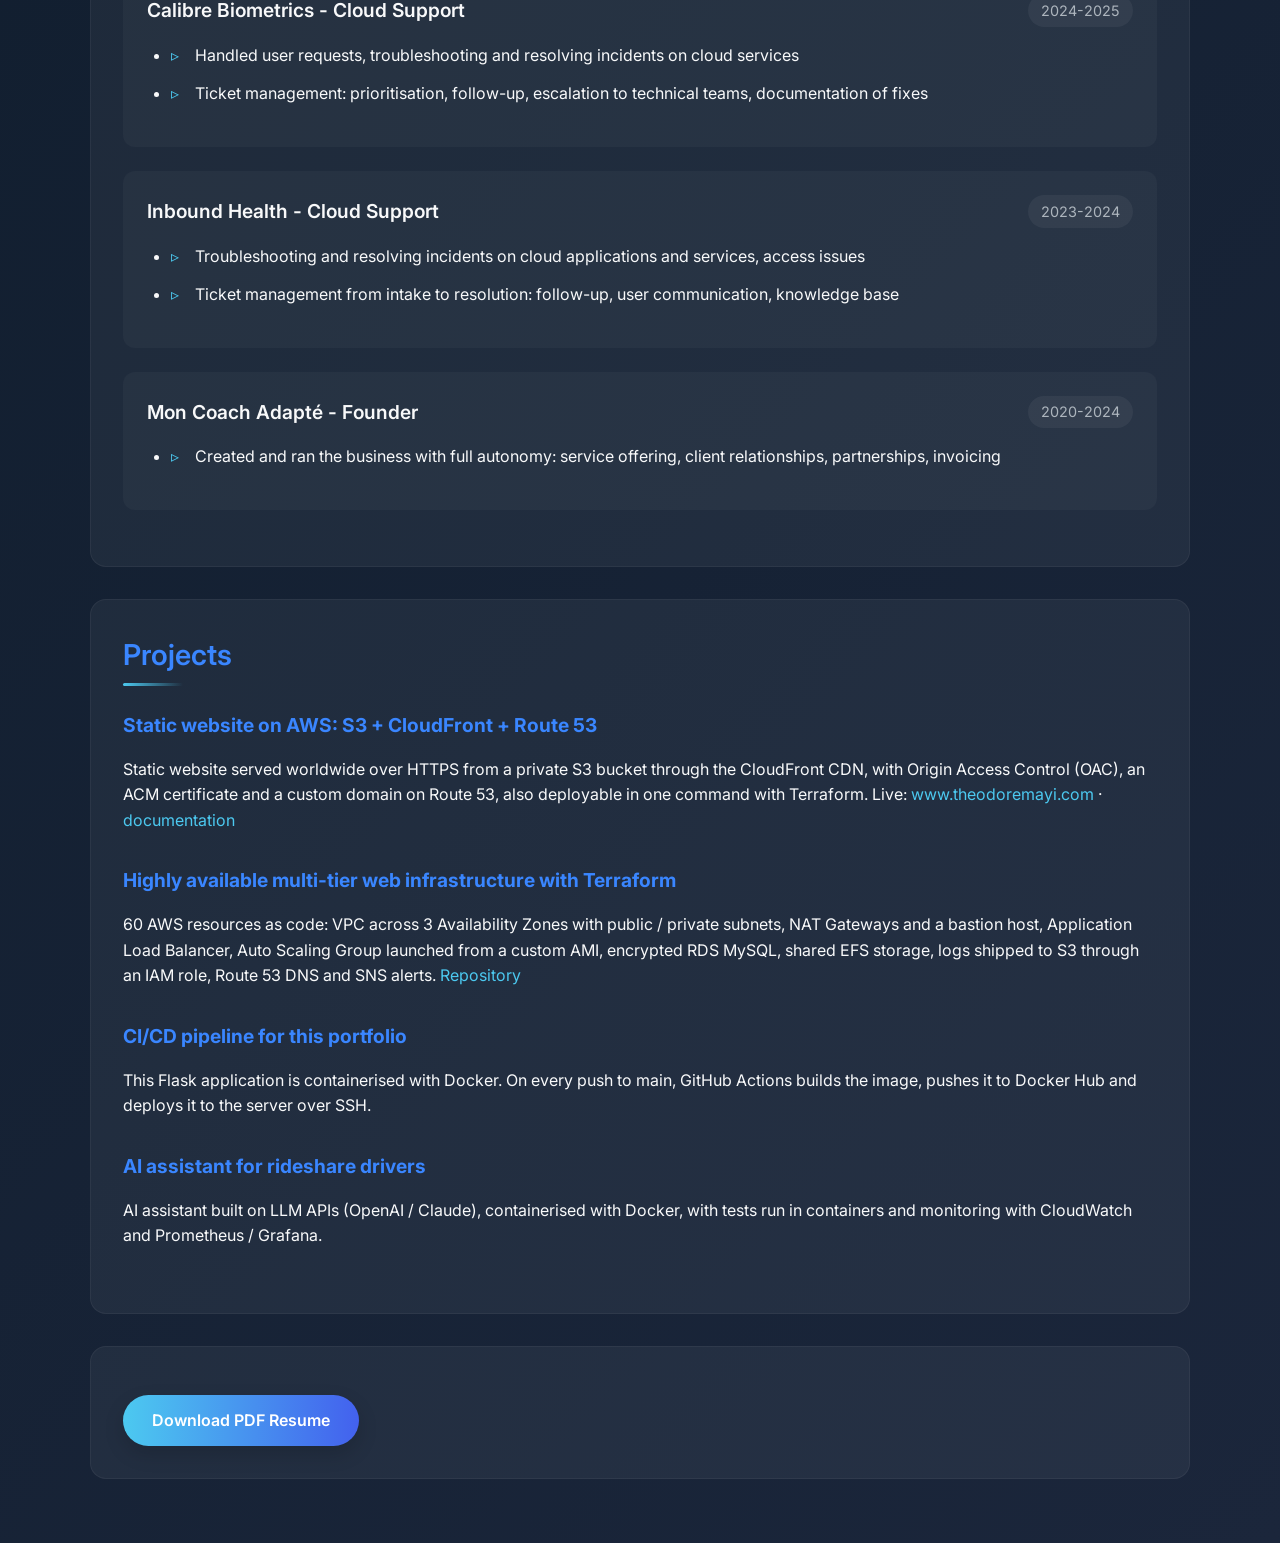
==== commit 1db2906f: "Add Terraform deployment for the S3 + CloudFront static website The whole stack can now be created w" ====
--- a/templates/index.html
+++ b/templates/index.html
@@ -372,7 +372,7 @@
             <h2>Projects</h2>
             <article class="project-item">
                 <strong>Static website on AWS: S3 + CloudFront + Route 53</strong>
-                <p>Static website served worldwide over HTTPS from a private S3 bucket through the CloudFront CDN, with Origin Access Control (OAC), an ACM certificate and a custom domain on Route 53. Live: <a href="https://www.theodoremayi.com">www.theodoremayi.com</a> · <a href="https://github.com/moladevops/my-portfolio/tree/main/projects/aws-s3-cloudfront-static-website">documentation</a></p>
+                <p>Static website served worldwide over HTTPS from a private S3 bucket through the CloudFront CDN, with Origin Access Control (OAC), an ACM certificate and a custom domain on Route 53, also deployable in one command with Terraform. Live: <a href="https://www.theodoremayi.com">www.theodoremayi.com</a> · <a href="https://github.com/moladevops/my-portfolio/tree/main/projects/aws-s3-cloudfront-static-website">documentation</a></p>
             </article>
             <article class="project-item">
                 <strong>Highly available multi-tier web infrastructure with Terraform</strong>
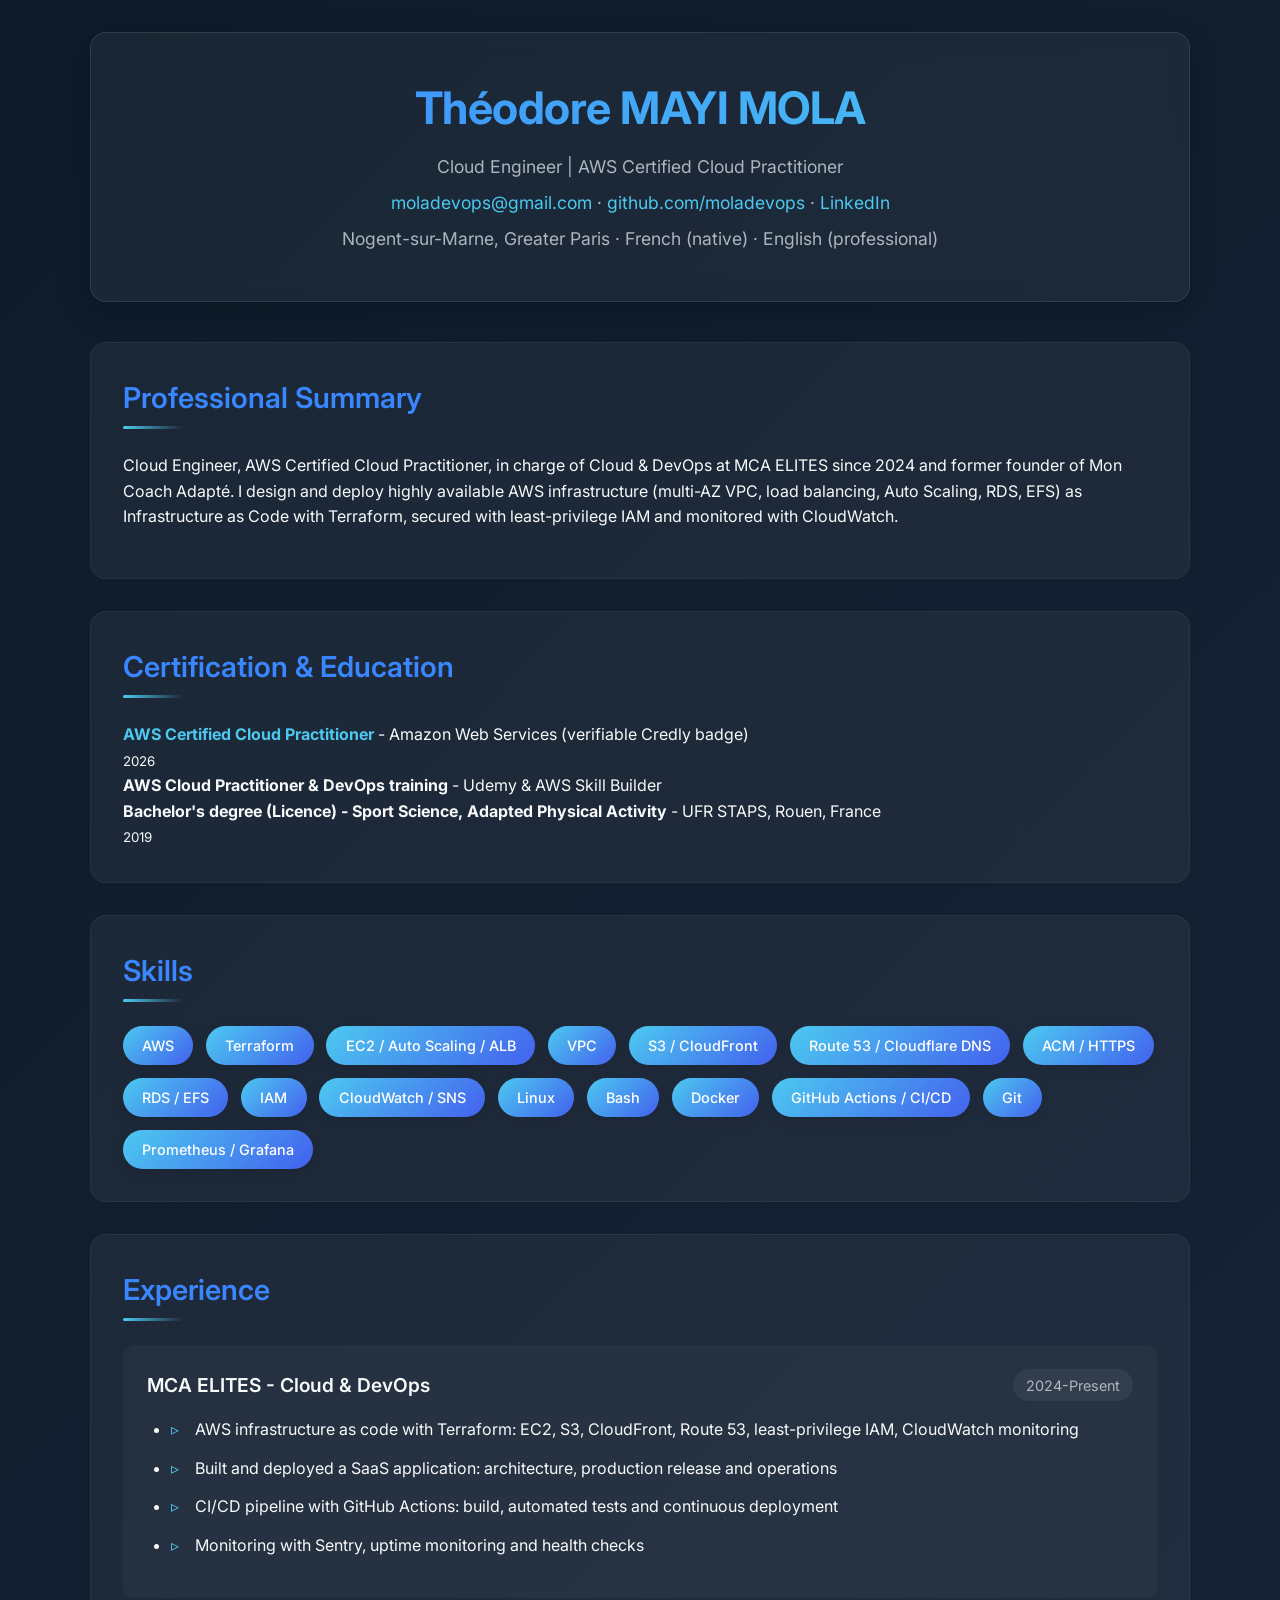
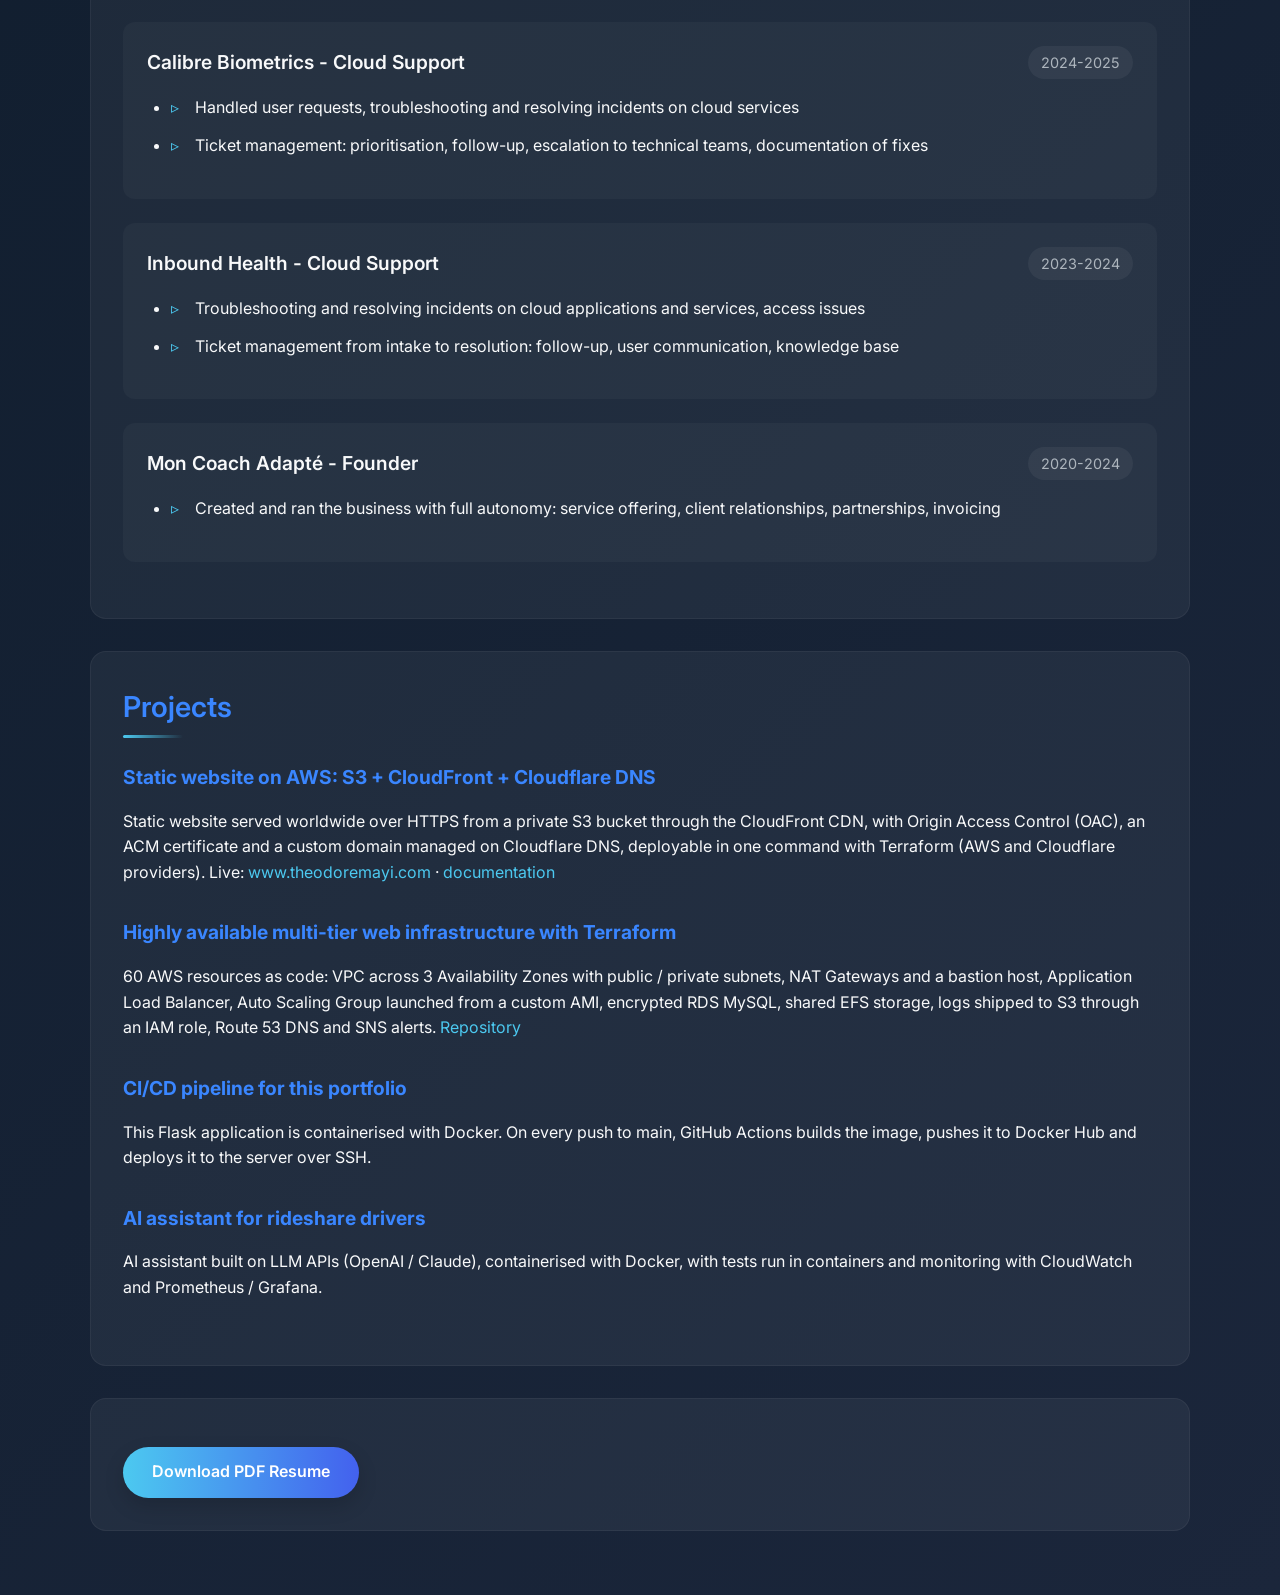
==== commit d8e96fa3: "Manage the static website DNS record with the Cloudflare provider The domain is registered at Cloudf" ====
--- a/templates/index.html
+++ b/templates/index.html
@@ -307,7 +307,8 @@
                 <span class="skill">EC2 / Auto Scaling / ALB</span>
                 <span class="skill">VPC</span>
                 <span class="skill">S3 / CloudFront</span>
-                <span class="skill">Route 53 / ACM</span>
+                <span class="skill">Route 53 / Cloudflare DNS</span>
+                <span class="skill">ACM / HTTPS</span>
                 <span class="skill">RDS / EFS</span>
                 <span class="skill">IAM</span>
                 <span class="skill">CloudWatch / SNS</span>
@@ -371,8 +372,8 @@
         <section class="section">
             <h2>Projects</h2>
             <article class="project-item">
-                <strong>Static website on AWS: S3 + CloudFront + Route 53</strong>
-                <p>Static website served worldwide over HTTPS from a private S3 bucket through the CloudFront CDN, with Origin Access Control (OAC), an ACM certificate and a custom domain on Route 53, also deployable in one command with Terraform. Live: <a href="https://www.theodoremayi.com">www.theodoremayi.com</a> · <a href="https://github.com/moladevops/my-portfolio/tree/main/projects/aws-s3-cloudfront-static-website">documentation</a></p>
+                <strong>Static website on AWS: S3 + CloudFront + Cloudflare DNS</strong>
+                <p>Static website served worldwide over HTTPS from a private S3 bucket through the CloudFront CDN, with Origin Access Control (OAC), an ACM certificate and a custom domain managed on Cloudflare DNS, deployable in one command with Terraform (AWS and Cloudflare providers). Live: <a href="https://www.theodoremayi.com">www.theodoremayi.com</a> · <a href="https://github.com/moladevops/my-portfolio/tree/main/projects/aws-s3-cloudfront-static-website">documentation</a></p>
             </article>
             <article class="project-item">
                 <strong>Highly available multi-tier web infrastructure with Terraform</strong>
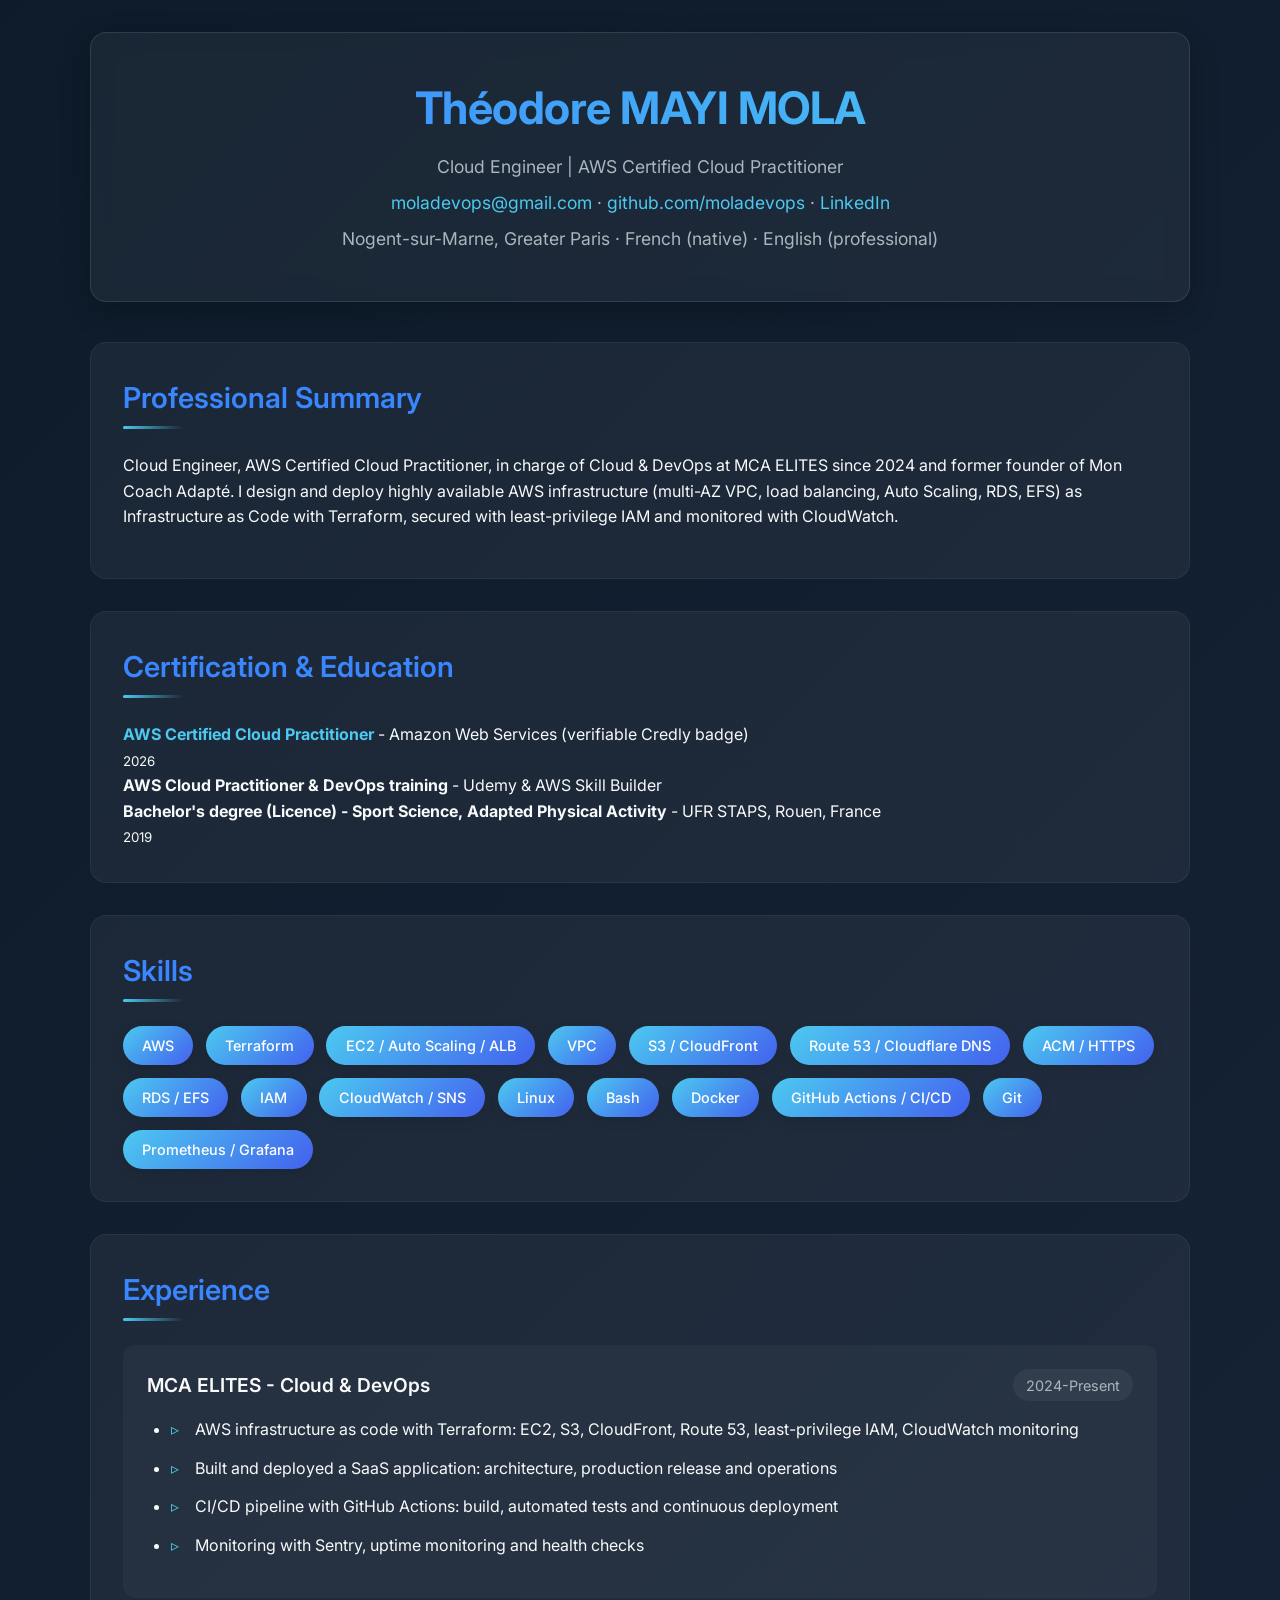
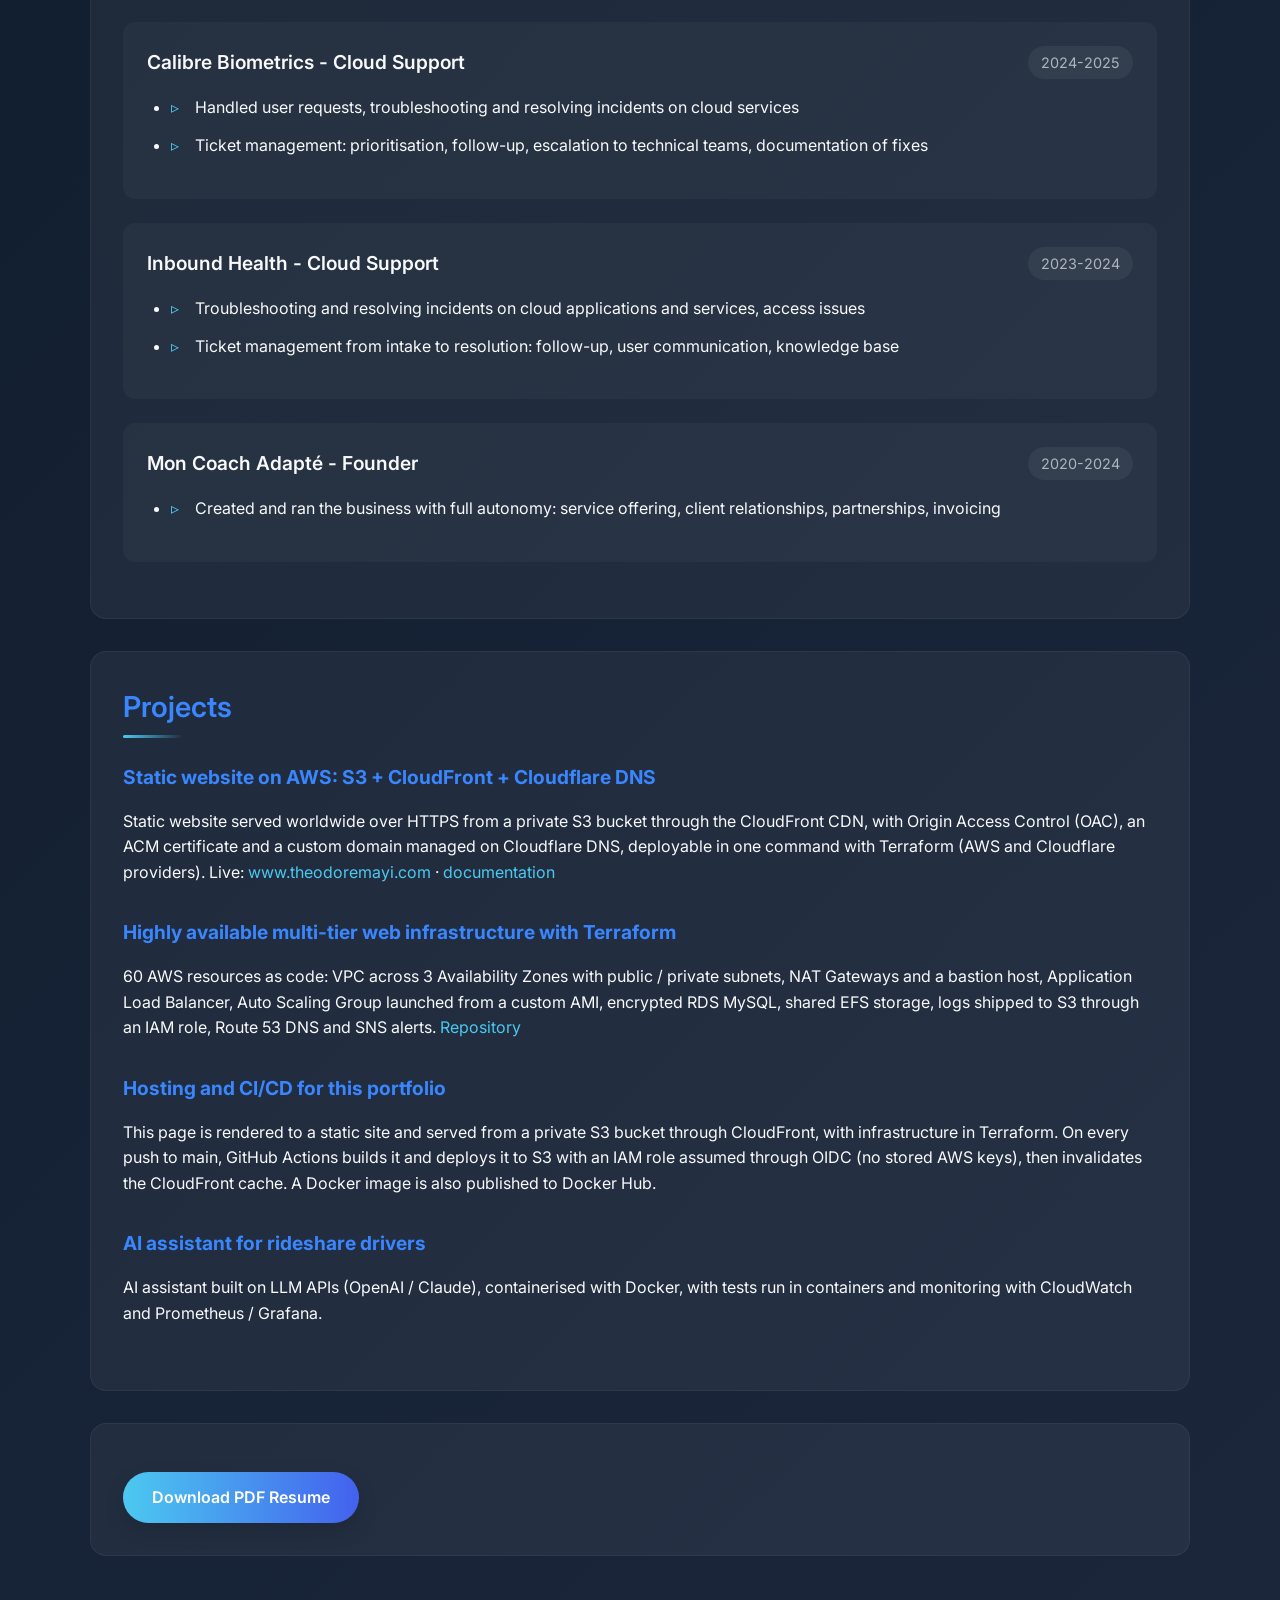
==== commit 8196c8e8: "Host the portfolio on S3 + CloudFront instead of an SSH-deployed server - scripts/build_static.py re" ====
--- a/templates/index.html
+++ b/templates/index.html
@@ -7,7 +7,6 @@
     <title>Théodore MAYI MOLA - Cloud Engineer Portfolio</title>
     
     <!-- PWA Support -->
-    <link rel="manifest" href="{{ url_for('static', filename='manifest.json') }}">
     <meta name="apple-mobile-web-app-capable" content="yes">
     <meta name="apple-mobile-web-app-title" content="Théodore MAYI MOLA Portfolio">
     
@@ -380,8 +379,8 @@
                 <p>60 AWS resources as code: VPC across 3 Availability Zones with public / private subnets, NAT Gateways and a bastion host, Application Load Balancer, Auto Scaling Group launched from a custom AMI, encrypted RDS MySQL, shared EFS storage, logs shipped to S3 through an IAM role, Route 53 DNS and SNS alerts. <a href="https://github.com/moladevops/AWS-PROJECT-Build-application-Infrastructure-on-AWS">Repository</a></p>
             </article>
             <article class="project-item">
-                <strong>CI/CD pipeline for this portfolio</strong>
-                <p>This Flask application is containerised with Docker. On every push to main, GitHub Actions builds the image, pushes it to Docker Hub and deploys it to the server over SSH.</p>
+                <strong>Hosting and CI/CD for this portfolio</strong>
+                <p>This page is rendered to a static site and served from a private S3 bucket through CloudFront, with infrastructure in Terraform. On every push to main, GitHub Actions builds it and deploys it to S3 with an IAM role assumed through OIDC (no stored AWS keys), then invalidates the CloudFront cache. A Docker image is also published to Docker Hub.</p>
             </article>
             <article class="project-item">
                 <strong>AI assistant for rideshare drivers</strong>
@@ -390,7 +389,7 @@
         </section>
 
         <footer class="section">
-            <a href="/download-pdf" class="download-btn">Download PDF Resume</a>
+            <a href="{{ url_for('static', filename='Theodore-MAYI-MOLA-Cloud-Engineer.pdf') }}" class="download-btn" download>Download PDF Resume</a>
         </footer>
     </div>
 </body>
